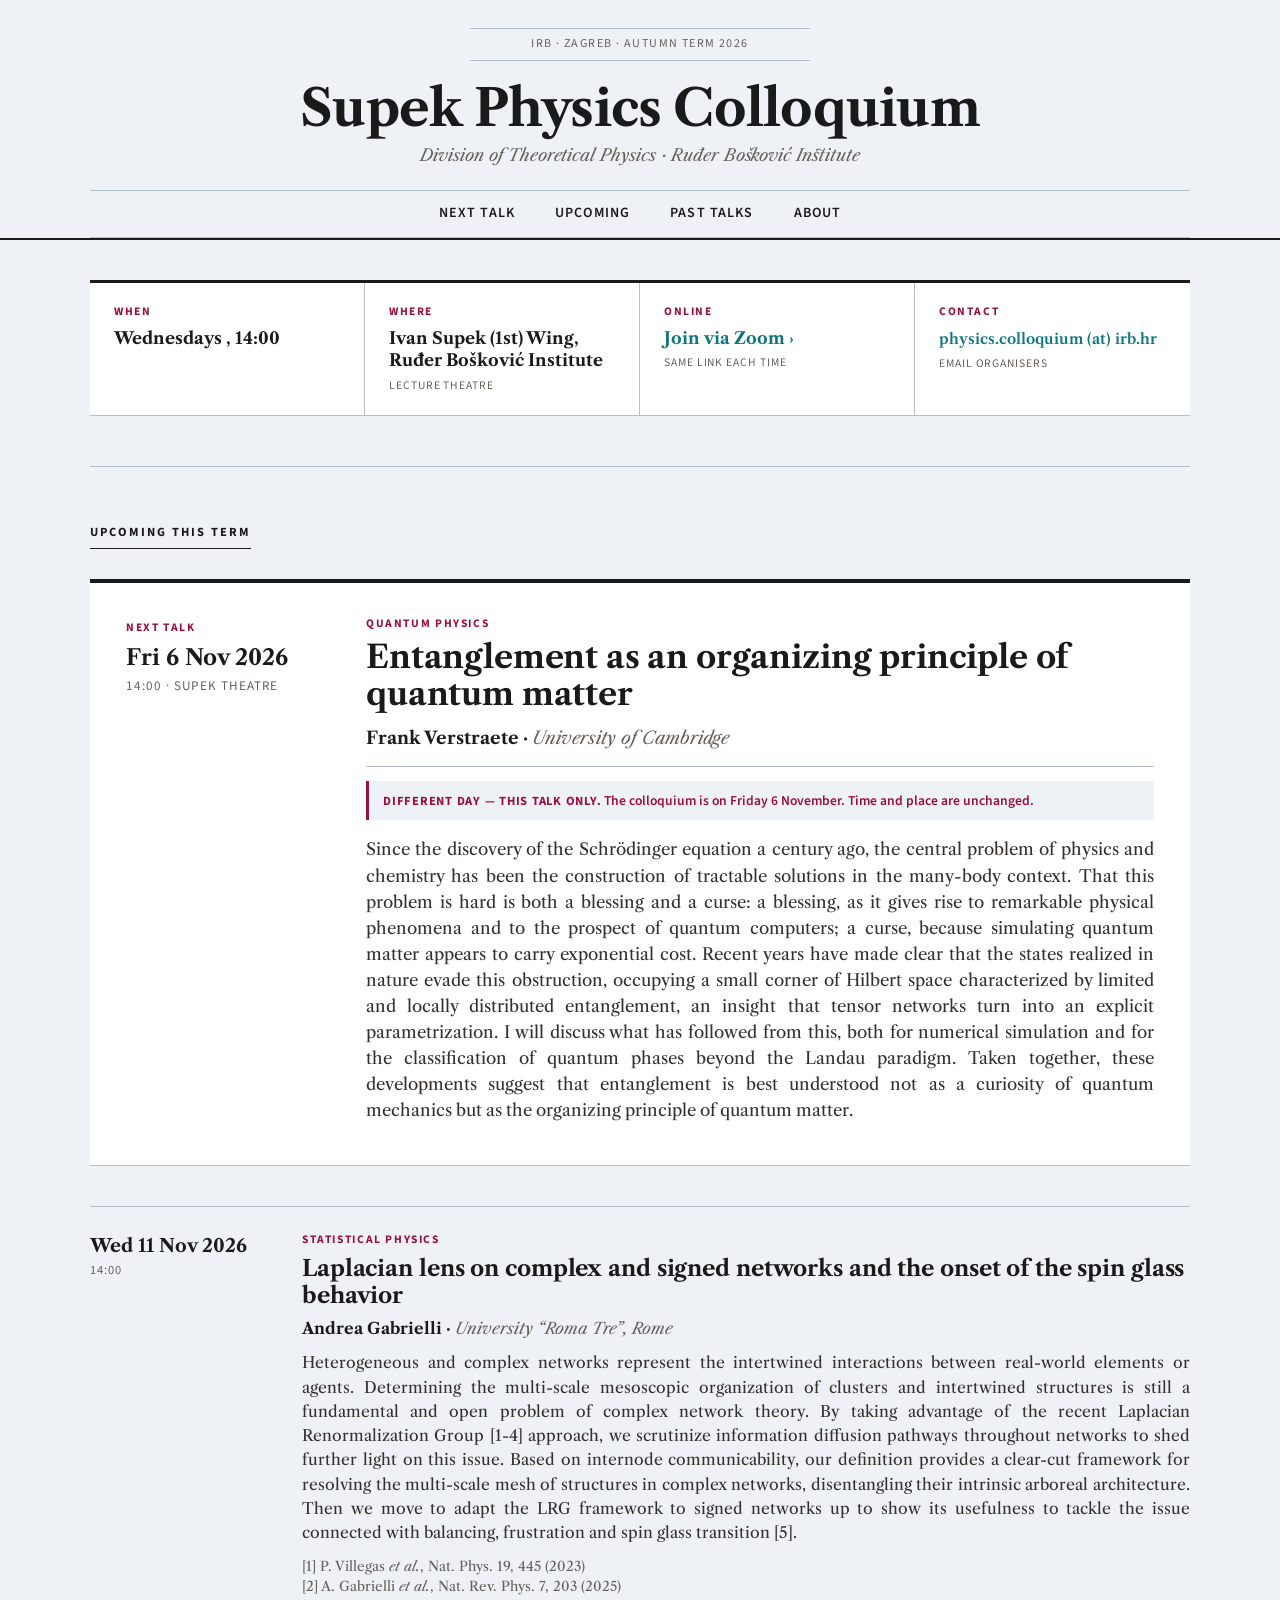
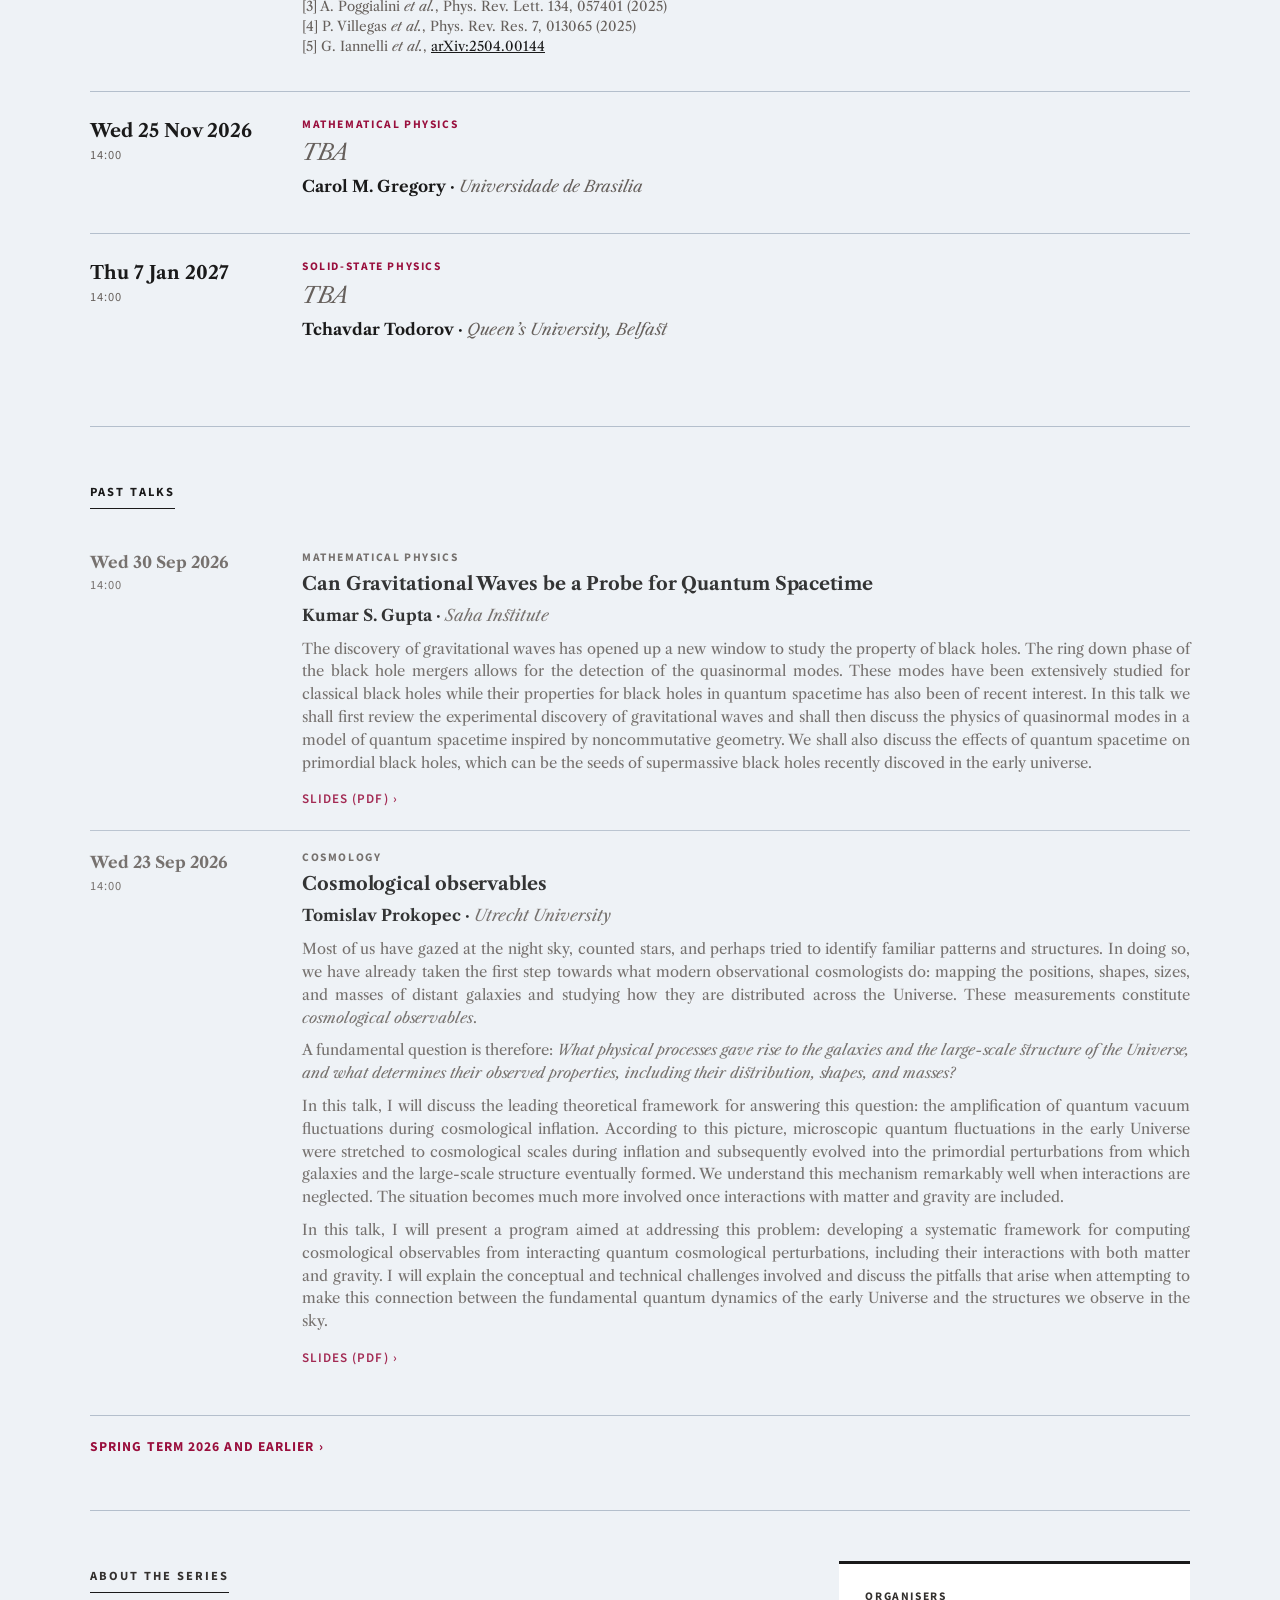
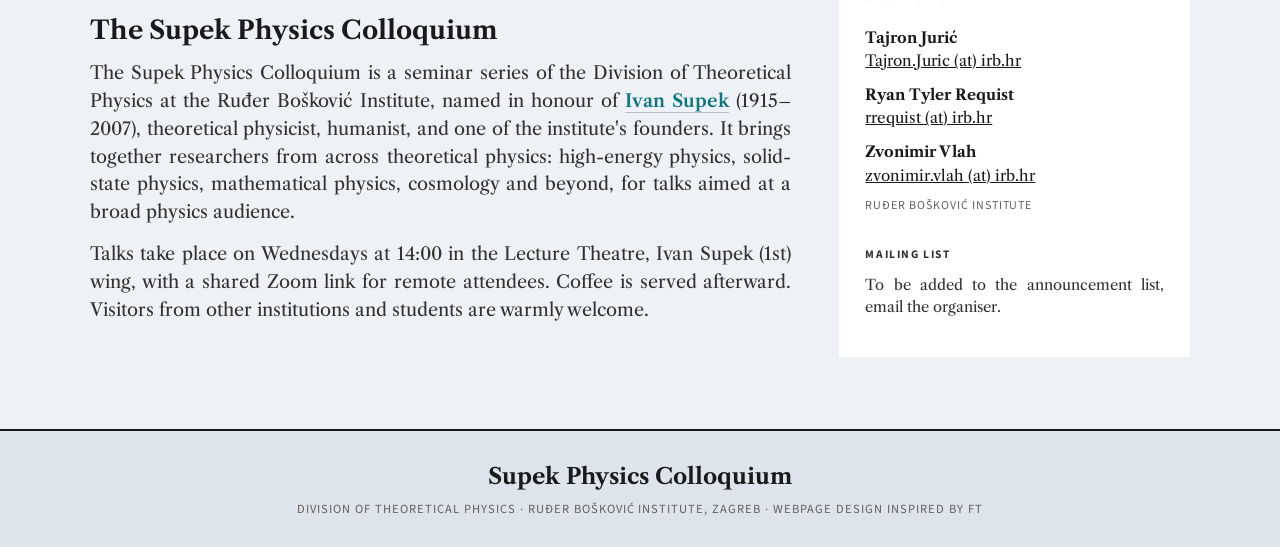
==== index.html @ c469ba43 "Archive Gupta, feature Verstraete, add Gabrielli abstract - Move Gupta to past talks with slides; ti" ====
<!DOCTYPE html>
<html lang="en">

<script data-goatcounter="https://zvlah.goatcounter.com/count"
        async src="//gc.zgo.at/count.js"></script>

<head>
  <meta charset="UTF-8">
  <meta name="viewport" content="width=device-width, initial-scale=1.0">
  <title>Supek Physics Colloquium | Ruđer Bošković Institute</title>
  <link rel="preconnect" href="https://fonts.googleapis.com">
  <link rel="preconnect" href="https://fonts.gstatic.com" crossorigin>
  <link href="https://fonts.googleapis.com/css2?family=Libre+Caslon+Text:ital,wght@0,400;0,700;1,400&family=Source+Sans+3:wght@400;600;700&display=swap" rel="stylesheet">
  <link rel="stylesheet" href="style.css">
</head>

<body>

  <!-- ===================================================
       MASTHEAD
       =================================================== -->
  <header class="site-header">
    <div class="container header-inner">
      <div class="masthead">
        <p class="dateline" id="dateline">IRB &middot; Zagreb &middot; Autumn Term 2026</p>
        <h1 class="site-title">Supek Physics Colloquium</h1>
        <p class="tagline">Division of Theoretical Physics &middot; Ruđer Bošković Institute</p>
      </div>
      <nav class="site-nav">
        <a href="#next">Next Talk</a>
        <a href="#upcoming">Upcoming</a>
        <a href="#archive">Past Talks</a>
        <a href="#about">About</a>
      </nav>
    </div>
  </header>

  <main class="container">

    <!-- ===================================================
         PRACTICAL INFO STRIP
         Fixed information that applies to every talk.
         Edit once here, not on every talk block.
         =================================================== -->
    <section class="info-strip">
      <div class="info-item">
        <p class="kicker">When</p>
      <p class="info-value"> Wednesdays , 14:00 </p>
      </div>
      <div class="info-item">
        <p class="kicker">Where</p>
        <p class="info-value">Ivan Supek (1st) Wing, <br>Ruđer Bošković Institute<br><span class="zoom-meta">Lecture Theatre</span></p>
      </div>
      <div class="info-item">
        <p class="kicker">Online</p>
        <p class="info-value"><a href="https://us06web.zoom.us/j/81356475933?pwd=hIJVRj8BGXz98BCMCZfz4Elhtbt2yo.1" class="zoom-link">Join via Zoom &rsaquo;</a><br><span class="zoom-meta">Same link each time</span></p>
      </div>
      <div class="info-item">
        <p class="kicker">Contact</p>
    <!--    <p class="info-value">Zvonimir Vlah<br><a href="mailto:zvonimir.vlah@irb.hr">zvonimir.vlah (at) irb.hr</a></p> -->
        <p class="info-value"><a href="mailto:physics.colloquium@irb.hr">physics.colloquium (at) irb.hr</a><br><span class="zoom-meta">Email organisers </span></p>
      </div>
    </section>

    <hr class="rule">

    <!-- ===================================================
         NEXT TALK / UPCOMING TALKS
         The first talk block in this section should carry
         the `featured` class — it renders as a big hero card.
         All others render as compact list rows.

         Only dates with a confirmed speaker appear here.
         Where the speaker is set but the title is not, the
         title and abstract carry `is-tba`, which greys them
         back while the speaker's name reads at full strength.

         To promote a new "next talk":
           1. Remove `featured` from the current next talk.
           2. Move that block into archive.html (top of the
              current term) and give it class `talk past`.
           3. Add `featured` to the new top block.
         =================================================== -->
    <section id="upcoming">
      <p class="section-label">Upcoming This Term</p>

      <!-- ============ NEXT TALK (featured) ============ -->
      <article class="talk featured" id="next">
        <div class="talk-date">
          <p class="kicker">Next Talk</p>
          <p class="date-big">Fri 6 Nov 2026</p>
          <p class="date-time">14:00 &middot; Supek Theatre</p>
        </div>
        <div class="talk-body">
          <p class="kicker">Quantum Physics</p>
          <h2 class="talk-title">Entanglement as an organizing principle of quantum matter</h2>
          <p class="talk-speaker">Frank Verstraete &middot; <span class="affiliation">University of Cambridge</span></p>
          <p class="talk-notice"><strong>Different day &mdash; this talk only.</strong> The colloquium is on
            Friday 6 November. Time and place are unchanged.</p>
          <p class="talk-abstract">Since the discovery of the Schrödinger equation a century ago, the central
            problem of physics and chemistry has been the construction of tractable solutions in the many-body
            context. That this problem is hard is both a blessing and a curse: a blessing, as it gives rise to
            remarkable physical phenomena and to the prospect of quantum computers; a curse, because simulating
            quantum matter appears to carry exponential cost. Recent years have made clear that the states
            realized in nature evade this obstruction, occupying a small corner of Hilbert space characterized
            by limited and locally distributed entanglement, an insight that tensor networks turn into an
            explicit parametrization. I will discuss what has followed from this, both for numerical simulation
            and for the classification of quantum phases beyond the Landau paradigm. Taken together, these
            developments suggest that entanglement is best understood not as a curiosity of quantum mechanics
            but as the organizing principle of quantum matter.</p>
          <p class="talk-links">
            <!-- Uncomment and fill when slides are available:
            <a class="slides-link" href="slides/supek_verstraete.pdf">Slides (PDF) &rsaquo;</a>
            -->
          </p>
        </div>
      </article>

      <!-- ============ CONFIRMED SPEAKERS, TITLES TO COME ============
           Only dates with a confirmed speaker are listed. Empty slots
           stay off the page until someone is booked into them.
           Replace the `TBA` title and drop `is-tba` from it once the
           speaker sends their details, then add the abstract as one or
           more <p class="talk-abstract"> paragraphs.
           ============================================================= -->

      <article class="talk">
        <div class="talk-date">
          <p class="date-big">Wed 11 Nov 2026</p>
          <p class="date-time">14:00</p>
        </div>
        <div class="talk-body">
          <p class="kicker">Statistical Physics</p>
          <h3 class="talk-title">Laplacian lens on complex and signed networks and the onset of the spin glass behavior</h3>
          <p class="talk-speaker">Andrea Gabrielli &middot; <span class="affiliation">University &ldquo;Roma Tre&rdquo;, Rome</span></p>
          <p class="talk-abstract">Heterogeneous and complex networks represent the intertwined interactions
            between real-world elements or agents. Determining the multi-scale mesoscopic organization of
            clusters and intertwined structures is still a fundamental and open problem of complex network
            theory. By taking advantage of the recent Laplacian Renormalization Group [1-4] approach, we
            scrutinize information diffusion pathways throughout networks to shed further light on this issue.
            Based on internode communicability, our definition provides a clear-cut framework for resolving the
            multi-scale mesh of structures in complex networks, disentangling their intrinsic arboreal
            architecture. Then we move to adapt the LRG framework to signed networks up to show its usefulness
            to tackle the issue connected with balancing, frustration and spin glass transition [5].</p>
          <p class="talk-abstract talk-refs">
            [1] P. Villegas <em>et al.</em>, Nat. Phys. 19, 445 (2023)<br>
            [2] A. Gabrielli <em>et al.</em>, Nat. Rev. Phys. 7, 203 (2025)<br>
            [3] A. Poggialini <em>et al.</em>, Phys. Rev. Lett. 134, 057401 (2025)<br>
            [4] P. Villegas <em>et al.</em>, Phys. Rev. Res. 7, 013065 (2025)<br>
            [5] G. Iannelli <em>et al.</em>, <a href="https://arxiv.org/abs/2504.00144">arXiv:2504.00144</a></p>
          <p class="talk-links"></p>
        </div>
      </article>

      <article class="talk">
        <div class="talk-date">
          <p class="date-big">Wed 25 Nov 2026</p>
          <p class="date-time">14:00</p>
        </div>
        <div class="talk-body">
          <p class="kicker">Mathematical Physics</p>
          <h3 class="talk-title is-tba">TBA</h3>
          <p class="talk-speaker">Carol M. Gregory &middot; <span class="affiliation">Universidade de Brasilia</span></p>
          <p class="talk-links"></p>
        </div>
      </article>

      <article class="talk">
        <div class="talk-date">
          <p class="date-big">Thu 7 Jan 2027</p>
          <p class="date-time">14:00</p>
        </div>
        <div class="talk-body">
          <p class="kicker">Solid-State Physics</p>
          <h3 class="talk-title is-tba">TBA</h3>
          <p class="talk-speaker">Tchavdar Todorov &middot; <span class="affiliation">Queen’s University, Belfast</span></p>
          <p class="talk-links"></p>
        </div>
      </article>

      <!-- ========= TEMPLATE: COPY THIS BLOCK TO ADD A NEW TALK =========
      <article class="talk">
        <div class="talk-date">
          <p class="date-big">Wed DD Mon YYYY</p>
          <p class="date-time">14:00</p>
        </div>
        <div class="talk-body">
          <p class="kicker">Field / Topic</p>
          <h3 class="talk-title">Talk title goes here</h3>
          <p class="talk-speaker">Speaker Name &middot; <span class="affiliation">Institution</span></p>
          <p class="talk-abstract">Abstract paragraph.</p>
          <p class="talk-links">
            <a class="slides-link" href="slides/supek_name.pdf">Slides (PDF) &rsaquo;</a>
          </p>
        </div>
      </article>
      =================================================================== -->

    </section>

    <hr class="rule">

    <!-- ===================================================
         PAST TALKS — CURRENT TERM
         Talks already held this term, most recent first.

         AFTER EACH TALK:
           1. Cut its <article> block out of #upcoming above.
           2. Paste it at the TOP of this section, just below
              the BEGIN-CURRENT-TERM marker.
           3. Change class="talk" to class="talk past", and
              drop the "Next Talk"
              kicker if it was the featured hero.
           4. Add the slides link once you have the PDF.
           5. Promote the following slot to `featured`.

         AT THE END OF TERM:
           Move everything between the markers into
           archive.html under a new <section class="term">,
           leaving this section empty until the first talk
           of the new term.
         =================================================== -->
    <section id="archive">
      <p class="section-label">Past Talks</p>

      <!-- ============ BEGIN-CURRENT-TERM ============ -->

      <article class="talk past">
        <div class="talk-date">
          <p class="date-big">Wed 30 Sep 2026</p>
          <p class="date-time">14:00</p>
        </div>
        <div class="talk-body">
          <p class="kicker">Mathematical Physics</p>
          <h3 class="talk-title">Can Gravitational Waves be a Probe for Quantum Spacetime</h3>
          <p class="talk-speaker">Kumar S. Gupta &middot; <span class="affiliation">Saha Institute</span></p>
          <p class="talk-abstract">The discovery of gravitational waves has opened up a new window to study
            the property of black holes. The ring down phase of the black hole mergers allows for the detection
            of the quasinormal modes. These modes have been extensively studied for classical black holes while
            their properties for black holes in quantum spacetime has also been of recent interest. In this talk
            we shall first review the experimental discovery of gravitational waves and shall then discuss the
            physics of quasinormal modes in a model of quantum spacetime inspired by noncommutative geometry.
            We shall also discuss the effects of quantum spacetime on primordial black holes, which can be the
            seeds of supermassive black holes recently discoved in the early universe.</p>
          <p class="talk-links">
            <a class="slides-link" href="slides/supek_gupta.pdf">Slides (PDF) &rsaquo;</a>
          </p>
        </div>
      </article>

      <article class="talk past">
        <div class="talk-date">
          <p class="date-big">Wed 23 Sep 2026</p>
          <p class="date-time">14:00</p>
        </div>
        <div class="talk-body">
          <p class="kicker">Cosmology</p>
          <h3 class="talk-title">Cosmological observables</h3>
          <p class="talk-speaker">Tomislav Prokopec &middot; <span class="affiliation">Utrecht University</span></p>
          <p class="talk-abstract">Most of us have gazed at the night sky, counted stars, and perhaps tried to
            identify familiar patterns and structures. In doing so, we have already taken the first step towards
            what modern observational cosmologists do: mapping the positions, shapes, sizes, and masses of distant
            galaxies and studying how they are distributed across the Universe. These measurements constitute
            <em>cosmological observables</em>.</p>
          <p class="talk-abstract">A fundamental question is therefore: <em>What physical processes gave rise to
            the galaxies and the large-scale structure of the Universe, and what determines their observed
            properties, including their distribution, shapes, and masses?</em></p>
          <p class="talk-abstract">In this talk, I will discuss the leading theoretical framework for answering
            this question: the amplification of quantum vacuum fluctuations during cosmological inflation.
            According to this picture, microscopic quantum fluctuations in the early Universe were stretched to
            cosmological scales during inflation and subsequently evolved into the primordial perturbations from
            which galaxies and the large-scale structure eventually formed. We understand this mechanism remarkably
            well when interactions are neglected. The situation becomes much more involved once interactions with
            matter and gravity are included.</p>
          <p class="talk-abstract">In this talk, I will present a program aimed at addressing this problem:
            developing a systematic framework for computing cosmological observables from interacting quantum
            cosmological perturbations, including their interactions with both matter and gravity. I will explain
            the conceptual and technical challenges involved and discuss the pitfalls that arise when attempting
            to make this connection between the fundamental quantum dynamics of the early Universe and the
            structures we observe in the sky.</p>
          <p class="talk-links">
            <a class="slides-link" href="slides/supek_prokopec.pdf">Slides (PDF) &rsaquo;</a>
          </p>
        </div>
      </article>

      <!-- ============ END-CURRENT-TERM ============ -->

      <p class="archive-cta"><a href="archive.html">Spring Term 2026 and earlier &rsaquo;</a></p>
    </section>

    <hr class="rule">

    <!-- ===================================================
         ABOUT
         =================================================== -->
    <section id="about" class="about">
      <div>
        <p class="section-label">About the Series</p>
        <h3 class="col-title">The Supek Physics Colloquium</h3>
        <p>The Supek Physics Colloquium is a seminar series of the Division of Theoretical Physics at the Ruđer Bošković Institute, named in honour of <a href="https://en.wikipedia.org/wiki/Ivan_Supek">Ivan Supek</a> (1915–2007), theoretical physicist, humanist, and one of the institute's founders. It brings together researchers from across theoretical physics: high-energy physics, solid-state physics, mathematical physics, cosmology and beyond, for talks aimed at a broad physics audience.</p>
        <p>Talks take place on Wednesdays at 14:00 in the Lecture Theatre, Ivan Supek (1st) wing, with a shared Zoom link for remote attendees. Coffee is served afterward. Visitors from other institutions and students are warmly welcome.</p>
      </div>
      <aside class="about-aside">
        <p class="kicker">Organisers</p>
        <ul class="plain-list">
          <li>
            <strong>Tajron Jurić</strong><br><a href="mailto:Tajron.Juric@irb.hr">Tajron.Juric (at) irb.hr</a>
            <span style="display: block; margin-top: 10px;">
              <strong>Ryan Tyler Requist</strong><br><a href="mailto:rrequist@irb.hr">rrequist (at) irb.hr</a>
            </span>
            <span style="display: block; margin-top: 10px;">
              <strong>Zvonimir Vlah</strong><br><a href="mailto:zvonimir.vlah@irb.hr">zvonimir.vlah (at) irb.hr</a>
            </span>
            <span class="meta" style="display: block; margin-top: 10px;">Ruđer Bošković Institute</span>
          </li>
<!--          <li><strong>Ryan Tyler Requist</strong><br><a href="mailto:rrequist@@irb.hr">rrequist (at) irb.hr</a><br><span class="meta">Ruđer Bošković Institute</span></li> -->
<!--          <li><strong>Cornelius Rampf</strong><br><span class="meta">Ruđer Bošković Institute</span></li> -->
        </ul>
        <p class="kicker" style="margin-top:20px;">Mailing List</p>
        <p class="about-meta">To be added to the announcement list, email the organiser.</p>
      </aside>
    </section>

  </main>

  <footer class="site-footer">
    <div class="container footer-inner">
      <p class="footer-title">Supek Physics Colloquium</p>
      <p class="footer-meta">Division of Theoretical Physics &middot; Ruđer Bošković Institute, Zagreb &middot; Webpage design inspired by FT</p>
        </div>
  </footer>

</body>

</html>
---- style.css ----
/* =====================================================
   Supek Theory Colloquium
   Shares visual DNA with zvonimir.vlah personal site
   (same fonts, same palette), but layout is tuned for
   event listings rather than editorial prose.
   ===================================================== */

:root {
/* Cool blue-grey (Washington Post, Bloomberg-ish) */
  --ft-pink:      #EEF2F6;
  --ft-pink-deep: #DDE4EC;
  --ft-rule:      #B4BFCC;
  --ft-white:     #FFFFFF; 

/*  --ft-pink:      #FFF1E5;
  --ft-pink-deep: #F2DFCE;
  --ft-rule:      #C7B8A8;
  --ft-white:     #FFFCF7; */
  --ft-ink:       #1A1A1A;
  --ft-ink-soft:  #33302E;
  --ft-muted:     #66605C;
  --ft-accent:    #990F3D;
  --ft-link:      #0D7680;

  --serif: 'Libre Caslon Text', Georgia, 'Times New Roman', serif;
  --sans:  'Source Sans 3', -apple-system, BlinkMacSystemFont, 'Helvetica Neue', Arial, sans-serif;
}

* { box-sizing: border-box; }
html { -webkit-text-size-adjust: 100%; }

body {
  margin: 0;
  font-family: var(--serif);
  background-color: var(--ft-pink);
  color: var(--ft-ink);
  line-height: 1.55;
  font-size: 18px;
  -webkit-font-smoothing: antialiased;
  -moz-osx-font-smoothing: grayscale;
}

.container {
  width: 92%;
  max-width: 1100px;
  margin: 0 auto;
}

a { color: var(--ft-ink); }
a:hover { color: var(--ft-accent); }

/* =====================================================
   Masthead (matches personal site)
   ===================================================== */

.site-header {
  background-color: var(--ft-pink);
  border-bottom: 2px solid var(--ft-ink);
  padding: 28px 0 0;
}

.header-inner { text-align: center; }

.dateline {
  font-family: var(--sans);
  font-size: 0.75rem;
  text-transform: uppercase;
  letter-spacing: 0.12em;
  color: var(--ft-muted);
  margin: 0 0 10px;
  border-top: 1px solid var(--ft-rule);
  border-bottom: 1px solid var(--ft-rule);
  padding: 6px 0;
  display: inline-block;
  min-width: 340px;
}

.site-title {
  font-family: var(--serif);
  font-weight: 700;
  font-size: 3.2rem;
  line-height: 1.2;
  margin: 6px 0 4px;
  letter-spacing: -0.015em;
  color: var(--ft-ink);
}

.tagline {
  font-family: var(--serif);
  font-style: italic;
  font-size: 1.05rem;
  color: var(--ft-muted);
  margin: 0 0 22px;
}

.site-nav {
  border-top: 1px solid var(--ft-rule);
  border-bottom: 1px solid var(--ft-rule);
  padding: 12px 0;
  font-family: var(--sans);
  font-weight: 600;
  font-size: 0.88rem;
  text-transform: uppercase;
  letter-spacing: 0.08em;
}

.site-nav a {
  text-decoration: none;
  color: var(--ft-ink);
  margin: 0 18px;
}

.site-nav a:hover { color: var(--ft-accent); }

/* =====================================================
   Shared editorial elements
   ===================================================== */

.kicker {
  font-family: var(--sans);
  font-size: 0.72rem;
  font-weight: 700;
  text-transform: uppercase;
  letter-spacing: 0.14em;
  color: var(--ft-accent);
  margin: 0 0 8px;
}

.section-label {
  font-family: var(--sans);
  font-size: 0.78rem;
  font-weight: 700;
  text-transform: uppercase;
  letter-spacing: 0.16em;
  color: var(--ft-ink);
  margin: 0 0 22px;
  padding-bottom: 6px;
  border-bottom: 1px solid var(--ft-ink);
  display: inline-block;
}

hr.rule {
  border: none;
  border-top: 1px solid var(--ft-rule);
  margin: 50px 0;
}

.col-title {
  font-family: var(--serif);
  font-size: 1.6rem;
  font-weight: 700;
  margin: 8px 0 14px;
  line-height: 1.2;
}

/* =====================================================
   Practical info strip — fixed details (time/place/zoom)
   ===================================================== */

.info-strip {
  display: grid;
  grid-template-columns: repeat(4, 1fr);
  gap: 0;
  margin-top: 40px;
  background-color: var(--ft-white);
  border-top: 3px solid var(--ft-ink);
  border-bottom: 1px solid var(--ft-rule);
}

.info-item {
  padding: 20px 24px;
  border-right: 1px solid var(--ft-rule);
}

.info-item:last-child { border-right: none; }

.info-item .kicker { margin-bottom: 6px; }

.info-value {
  font-family: var(--serif);
  font-size: 1.05rem;
  font-weight: 700;
  line-height: 1.35;
  color: var(--ft-ink);
  margin: 0;
}

.zoom-link {
  color: var(--ft-link);
  text-decoration: none;
  font-weight: 700;
}

.zoom-link:hover { text-decoration: underline; }

.zoom-meta {
  display: inline-block;
  margin-top: 2px;
  font-family: var(--sans);
  font-size: 0.72rem;
  font-weight: 400;
  text-transform: uppercase;
  letter-spacing: 0.08em;
  color: var(--ft-muted);
}

.info-item a[href^="mailto:"] {
  color: var(--ft-link);
  text-decoration: none;
  font-weight: 600;
  font-size: 0.92rem;
}

.info-item a[href^="mailto:"]:hover { text-decoration: underline; }

/* =====================================================
   Talk blocks — the heart of the page
   Shared base, then .featured and .past variants.
   ===================================================== */

.talk {
  display: grid;
  grid-template-columns: 180px 1fr;
  gap: 32px;
  padding: 24px 0;
  border-top: 1px solid var(--ft-rule);
}

.talk:first-of-type { border-top: none; padding-top: 8px; }

/* Date column */
.talk-date { padding-top: 4px; }

.talk-date .kicker { margin-bottom: 8px; }

.date-big {
  font-family: var(--serif);
  font-size: 1.15rem;
  font-weight: 700;
  line-height: 1.2;
  margin: 0 0 4px;
  color: var(--ft-ink);
}

.date-time {
  font-family: var(--sans);
  font-size: 0.78rem;
  text-transform: uppercase;
  letter-spacing: 0.08em;
  color: var(--ft-muted);
  margin: 0;
}

/* Body column */
.talk-body .kicker { margin-bottom: 6px; }

.talk-title {
  font-family: var(--serif);
  font-size: 1.4rem;
  font-weight: 700;
  line-height: 1.2;
  margin: 0 0 8px;
  letter-spacing: -0.005em;
  color: var(--ft-ink);
}

.talk-speaker {
  font-family: var(--serif);
  font-size: 1rem;
  font-weight: 700;
  margin: 0 0 10px;
  color: var(--ft-ink);
}

.talk-speaker .affiliation {
  font-weight: 400;
  font-style: italic;
  color: var(--ft-muted);
}

.talk-abstract {
  margin: 0 0 10px;
  color: var(--ft-ink-soft);
  font-size: 0.98rem;
  line-height: 1.55;
  text-align: justify;
}

/* A reference list sent along with an abstract. Left-aligned and a
   step smaller than the abstract, so it reads as apparatus, not prose. */
.talk-abstract.talk-refs {
  font-size: 0.84rem;
  line-height: 1.5;
  text-align: left;
  color: var(--ft-muted);
}

.talk-links { margin: 6px 0 0; }

.talk-links:empty { display: none; }

.slides-link {
  display: inline-block;
  font-family: var(--sans);
  font-size: 0.82rem;
  font-weight: 600;
  text-transform: uppercase;
  letter-spacing: 0.08em;
  color: var(--ft-accent);
  text-decoration: none;
  margin-right: 18px;
}

.slides-link:hover { text-decoration: underline; }

/* -----------------------------------------------------
   .featured — the "next talk" hero
   ----------------------------------------------------- */

.talk.featured {
  background-color: var(--ft-white);
  padding: 32px 36px;
  margin: 8px 0 40px;
  border: none;
  border-top: 4px solid var(--ft-ink);
  border-bottom: 1px solid var(--ft-rule);
  grid-template-columns: 200px 1fr;
  gap: 40px;
}

.talk.featured .date-big {
  font-size: 1.38rem;
  line-height: 1.15;
}

.talk.featured .date-time {
  font-size: 0.82rem;
  margin-top: 6px;
}

.talk.featured .talk-title {
  font-size: 2rem;
  line-height: 1.15;
  margin-bottom: 12px;
}

.talk.featured .talk-speaker {
  font-size: 1.1rem;
  margin-bottom: 14px;
  padding-bottom: 14px;
  border-bottom: 1px solid var(--ft-rule);
}

.talk.featured .talk-abstract {
  font-size: 1.05rem;
  line-height: 1.55;
}

/* -----------------------------------------------------
   .past — archived talks, de-emphasized
   ----------------------------------------------------- */

.talk.past {
  padding: 18px 0;
  opacity: 0.88;
}

.talk.past .talk-title {
  font-size: 1.15rem;
}

.talk.past .talk-abstract {
  font-size: 0.92rem;
  color: var(--ft-muted);
}

.talk.past .date-big {
  font-size: 1rem;
  color: var(--ft-muted);
}

.talk.past .kicker { color: var(--ft-muted); }

/* =====================================================
   About section
   ===================================================== */

.about {
  display: grid;
  grid-template-columns: 2fr 1fr;
  gap: 48px;
}

.about p {
  margin: 0 0 14px;
  color: var(--ft-ink-soft);
  text-align: justify;
}

.about p a {
  color: var(--ft-link);
  text-decoration: none;
  border-bottom: 1px solid var(--ft-rule);
  font-weight: 600;
}

.about p a:hover {
  color: var(--ft-accent);
  border-bottom-color: var(--ft-accent);
}

.about .col-title { margin-top: 8px; }

.about-aside {
  background-color: var(--ft-white);
  padding: 24px 26px;
  border-top: 3px solid var(--ft-ink);
  align-self: start;
}

.about-aside .kicker { margin-bottom: 10px; }

.about-aside .plain-list {
  list-style: none;
  padding: 0;
  margin: 0;
}

.about-aside .plain-list li {
  padding: 10px 0;
  border-bottom: 1px dotted var(--ft-rule);
  font-size: 0.95rem;
}

.about-aside .plain-list li:last-child { border-bottom: none; }

.about-aside .meta {
  font-family: var(--sans);
  font-size: 0.75rem;
  text-transform: uppercase;
  letter-spacing: 0.08em;
  color: var(--ft-muted);
}

.about-meta {
  font-size: 0.92rem;
  color: var(--ft-ink-soft);
  margin: 0;
}

/* =====================================================
   Footer
   ===================================================== */

.site-footer {
  background-color: var(--ft-pink-deep);
  border-top: 2px solid var(--ft-ink);
  margin-top: 72px;
  padding: 28px 0;
  text-align: center;
}

.footer-title {
  font-family: var(--serif);
  font-weight: 700;
  font-size: 1.4rem;
  margin: 0 0 6px;
}

.footer-meta {
  font-family: var(--sans);
  font-size: 0.78rem;
  text-transform: uppercase;
  letter-spacing: 0.08em;
  color: var(--ft-muted);
  margin: 0;
}

/* -----------------------------------------------------
   .talk-notice — a one-off exception for a single talk
   (room change, unusual time). Deliberately loud: it has
   to beat the standing details in the info strip above.
   Delete the element once the talk has passed.
   ----------------------------------------------------- */

.talk-notice {
  font-family: var(--sans);
  font-size: 0.85rem;
  font-weight: 600;
  line-height: 1.45;
  color: var(--ft-accent);
  background-color: var(--ft-pink);
  border-left: 3px solid var(--ft-accent);
  padding: 10px 14px;
  margin: 0 0 16px;
}

.talk-notice strong {
  font-weight: 700;
  text-transform: uppercase;
  letter-spacing: 0.06em;
  font-size: 0.92em;
}

/* -----------------------------------------------------
   .is-tba — sits on the individual parts of a talk that
   are not settled yet, rather than on the whole block, so
   a confirmed speaker still reads at full strength next to
   a title that has yet to arrive.
   ----------------------------------------------------- */

.talk-title.is-tba {
  color: var(--ft-muted);
  font-weight: 400;
  font-style: italic;
}

/* =====================================================
   Past talks on the front page — current term only.
   Talks move up from #upcoming into #archive as they
   happen; at the end of term the whole set moves out
   into archive.html and the empty state returns.
   ===================================================== */

/* Link out to completed terms. The separating rule only appears
   once talks sit above it, so an empty section does not show a
   stray line directly under the section label. */
.archive-cta {
  margin: 26px 0 0;
}

.talk + .archive-cta {
  padding-top: 16px;
  border-top: 1px solid var(--ft-rule);
}

.archive-cta a {
  font-family: var(--sans);
  font-size: 0.85rem;
  font-weight: 700;
  text-transform: uppercase;
  letter-spacing: 0.08em;
  color: var(--ft-accent);
  text-decoration: none;
}

.archive-cta a:hover {
  color: var(--ft-ink);
  text-decoration: underline;
}

/* =====================================================
   Archive page — intro, term groupings, back link
   ===================================================== */

.site-nav a.is-current {
  color: var(--ft-accent);
  border-bottom: 2px solid var(--ft-accent);
  padding-bottom: 2px;
}

.archive-intro {
  margin-top: 40px;
  margin-bottom: 44px;
}

.archive-intro .section-label { margin-bottom: 0; }

.term { margin-bottom: 8px; }

.term + .term { margin-top: 54px; }

.term-head {
  margin-bottom: 20px;
  padding-bottom: 8px;
  border-bottom: 2px solid var(--ft-ink);
}

.term-title {
  font-family: var(--serif);
  font-size: 1.75rem;
  font-weight: 700;
  line-height: 1.2;
  margin: 0 0 4px;
  color: var(--ft-ink);
}

.term-meta {
  font-family: var(--sans);
  font-size: 0.75rem;
  font-weight: 600;
  text-transform: uppercase;
  letter-spacing: 0.1em;
  color: var(--ft-muted);
  margin: 0;
}

/* The first talk in each term sits under its own heading rule,
   so it does not need a second border above it. */
.term .talk:first-of-type { border-top: none; padding-top: 8px; }

.back-link {
  font-family: var(--sans);
  font-size: 0.85rem;
  font-weight: 600;
  text-transform: uppercase;
  letter-spacing: 0.08em;
  margin: 0;
}

.back-link a {
  color: var(--ft-accent);
  text-decoration: none;
}

.back-link a:hover { text-decoration: underline; }

/* =====================================================
   Responsive
   ===================================================== */

@media (max-width: 900px) {
  .site-title { font-size: 2.8rem; }

  .info-strip {
    grid-template-columns: 1fr 1fr;
  }

  .info-item {
    border-right: none;
    border-bottom: 1px solid var(--ft-rule);
  }

  .info-item:nth-child(odd) { border-right: 1px solid var(--ft-rule); }
  .info-item:nth-last-child(-n+2) { border-bottom: none; }

  .talk {
    grid-template-columns: 140px 1fr;
    gap: 24px;
  }

  .talk.featured {
    grid-template-columns: 1fr;
    gap: 18px;
    padding: 26px 28px;
  }

  .talk.featured .talk-title { font-size: 1.6rem; }

  .about {
    grid-template-columns: 1fr;
    gap: 32px;
  }

  .term-title { font-size: 1.5rem; }
}

@media (max-width: 600px) {
  body { font-size: 17px; }

  .site-title { font-size: 2.1rem; }
  .tagline { font-size: 0.95rem; }
  .dateline { min-width: 0; font-size: 0.68rem; }

  .site-nav { padding: 10px 0; font-size: 0.78rem; }
  .site-nav a { margin: 0 8px; display: inline-block; padding: 4px 0; }

  .info-strip { grid-template-columns: 1fr; }
  .info-item { border-right: none !important; border-bottom: 1px solid var(--ft-rule); }
  .info-item:last-child { border-bottom: none; }

  .talk {
    grid-template-columns: 1fr;
    gap: 10px;
  }

  .talk-date {
    display: flex;
    align-items: baseline;
    gap: 12px;
  }

  .talk-date .kicker { margin: 0; }
  .date-big { font-size: 1.0rem; }
  .date-time { font-size: 0.72rem; }

  .talk.featured { padding: 22px 20px; }
  .talk-notice { font-size: 0.8rem; padding: 9px 12px; }
  .talk-abstract.talk-refs { font-size: 0.80rem; }   /* keeps each reference on one line at 375px */
  .talk.featured .talk-title { font-size: 1.4rem; }
  .talk.featured .talk-speaker { font-size: 1rem; }

  hr.rule { margin: 36px 0; }

  .term-title { font-size: 1.3rem; }
  .term + .term { margin-top: 40px; }
}
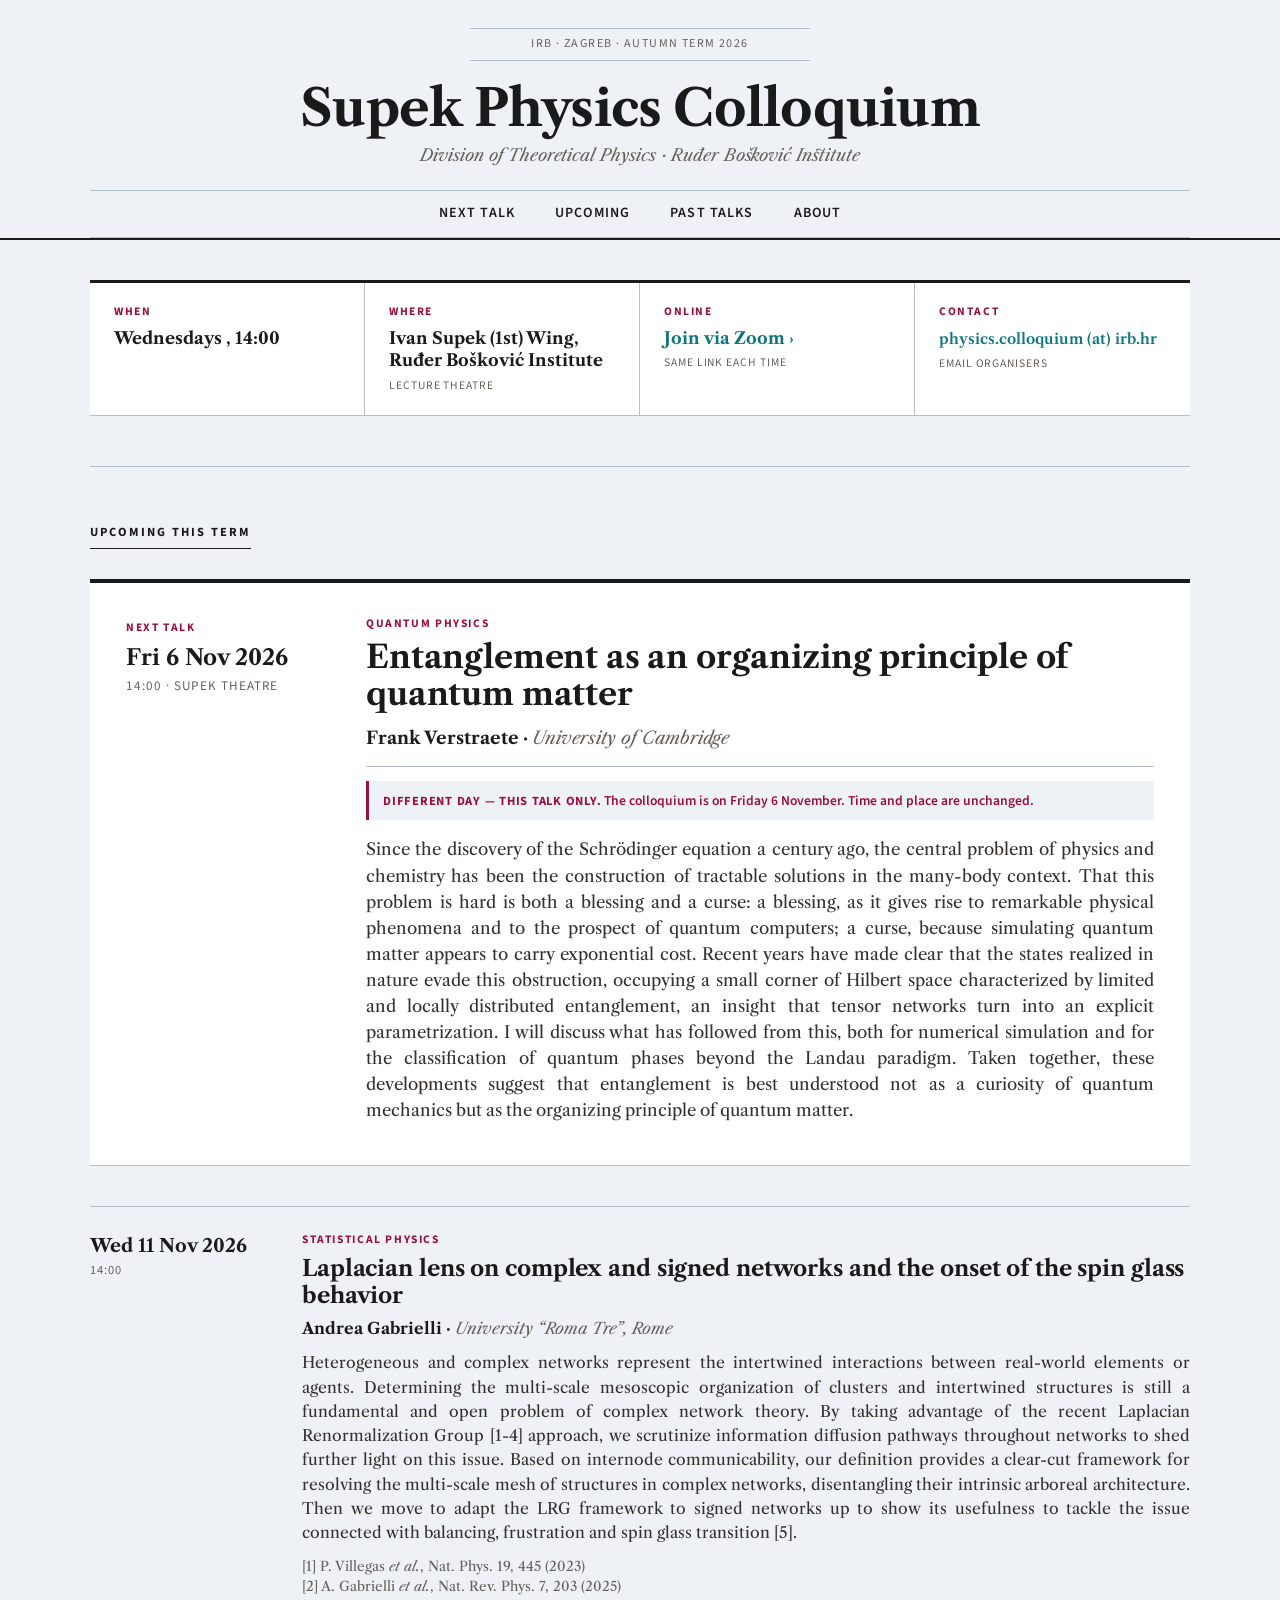
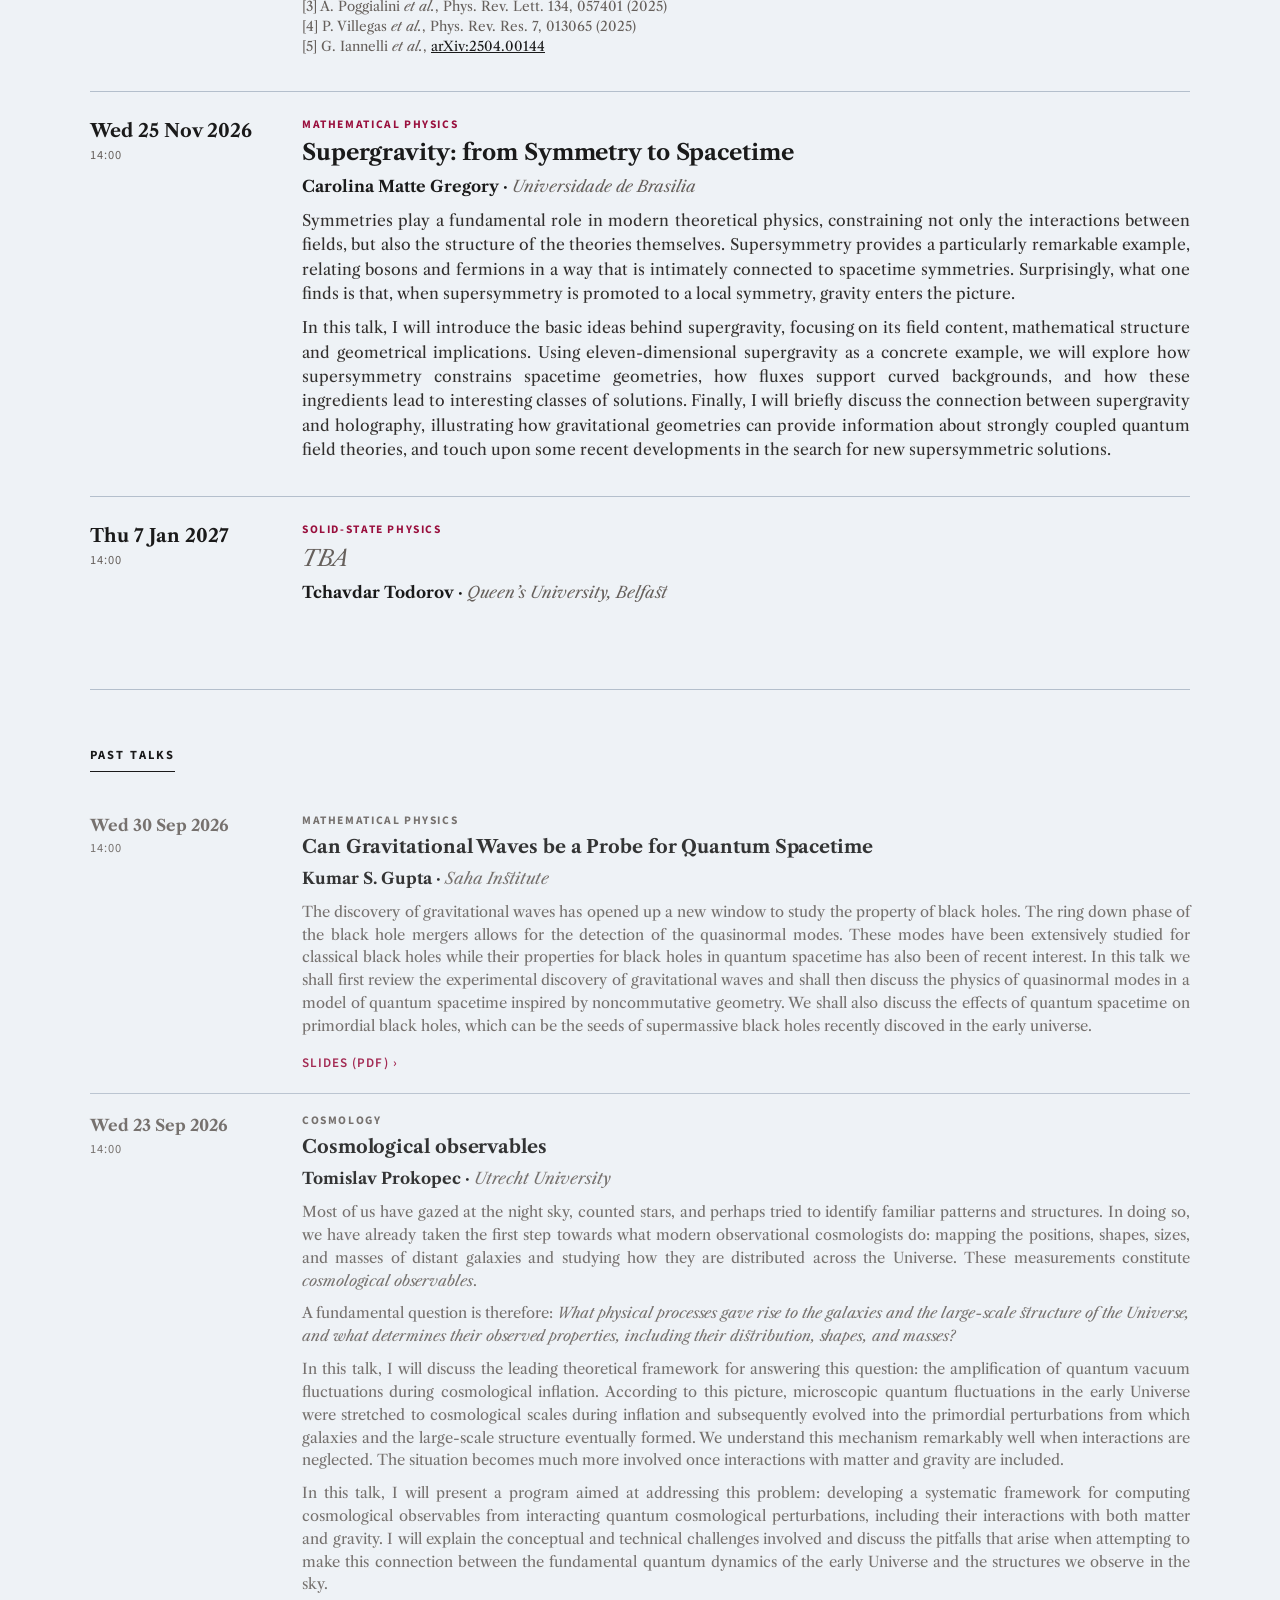
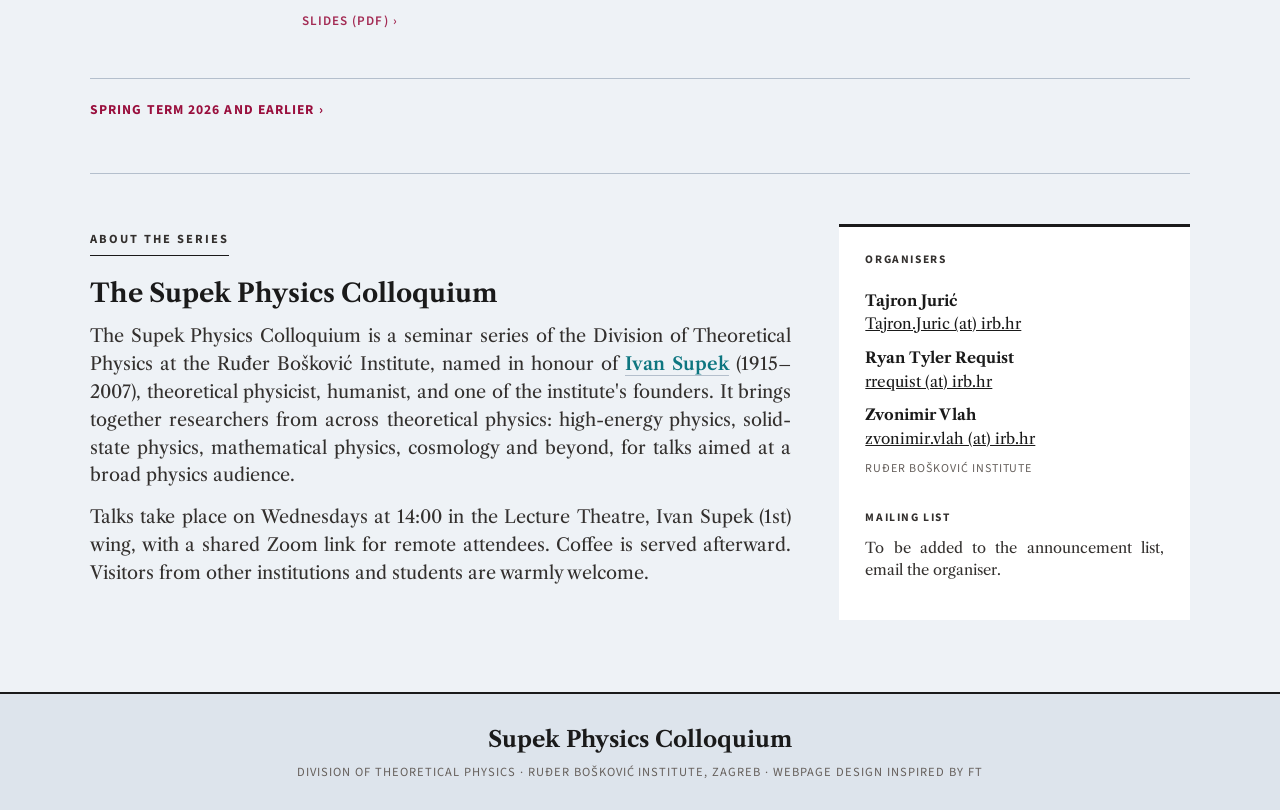
==== commit fee1819c: "Add Gregory's title and abstract Use her full name, Carolina Matte Gregory, for the 25 Nov talk.  Co" ====
--- a/index.html
+++ b/index.html
@@ -159,8 +159,10 @@
         </div>
         <div class="talk-body">
           <p class="kicker">Mathematical Physics</p>
-          <h3 class="talk-title is-tba">TBA</h3>
-          <p class="talk-speaker">Carol M. Gregory &middot; <span class="affiliation">Universidade de Brasilia</span></p>
+          <h3 class="talk-title">Supergravity: from Symmetry to Spacetime</h3>
+          <p class="talk-speaker">Carolina Matte Gregory &middot; <span class="affiliation">Universidade de Brasilia</span></p>
+          <p class="talk-abstract">Symmetries play a fundamental role in modern theoretical physics, constraining not only the interactions between fields, but also the structure of the theories themselves. Supersymmetry provides a particularly remarkable example, relating bosons and fermions in a way that is intimately connected to spacetime symmetries. Surprisingly, what one finds is that, when supersymmetry is promoted to a local symmetry, gravity enters the picture.</p>
+          <p class="talk-abstract">In this talk, I will introduce the basic ideas behind supergravity, focusing on its field content, mathematical structure and geometrical implications. Using eleven-dimensional supergravity as a concrete example, we will explore how supersymmetry constrains spacetime geometries, how fluxes support curved backgrounds, and how these ingredients lead to interesting classes of solutions. Finally, I will briefly discuss the connection between supergravity and holography, illustrating how gravitational geometries can provide information about strongly coupled quantum field theories, and touch upon some recent developments in the search for new supersymmetric solutions.</p>
           <p class="talk-links"></p>
         </div>
       </article>
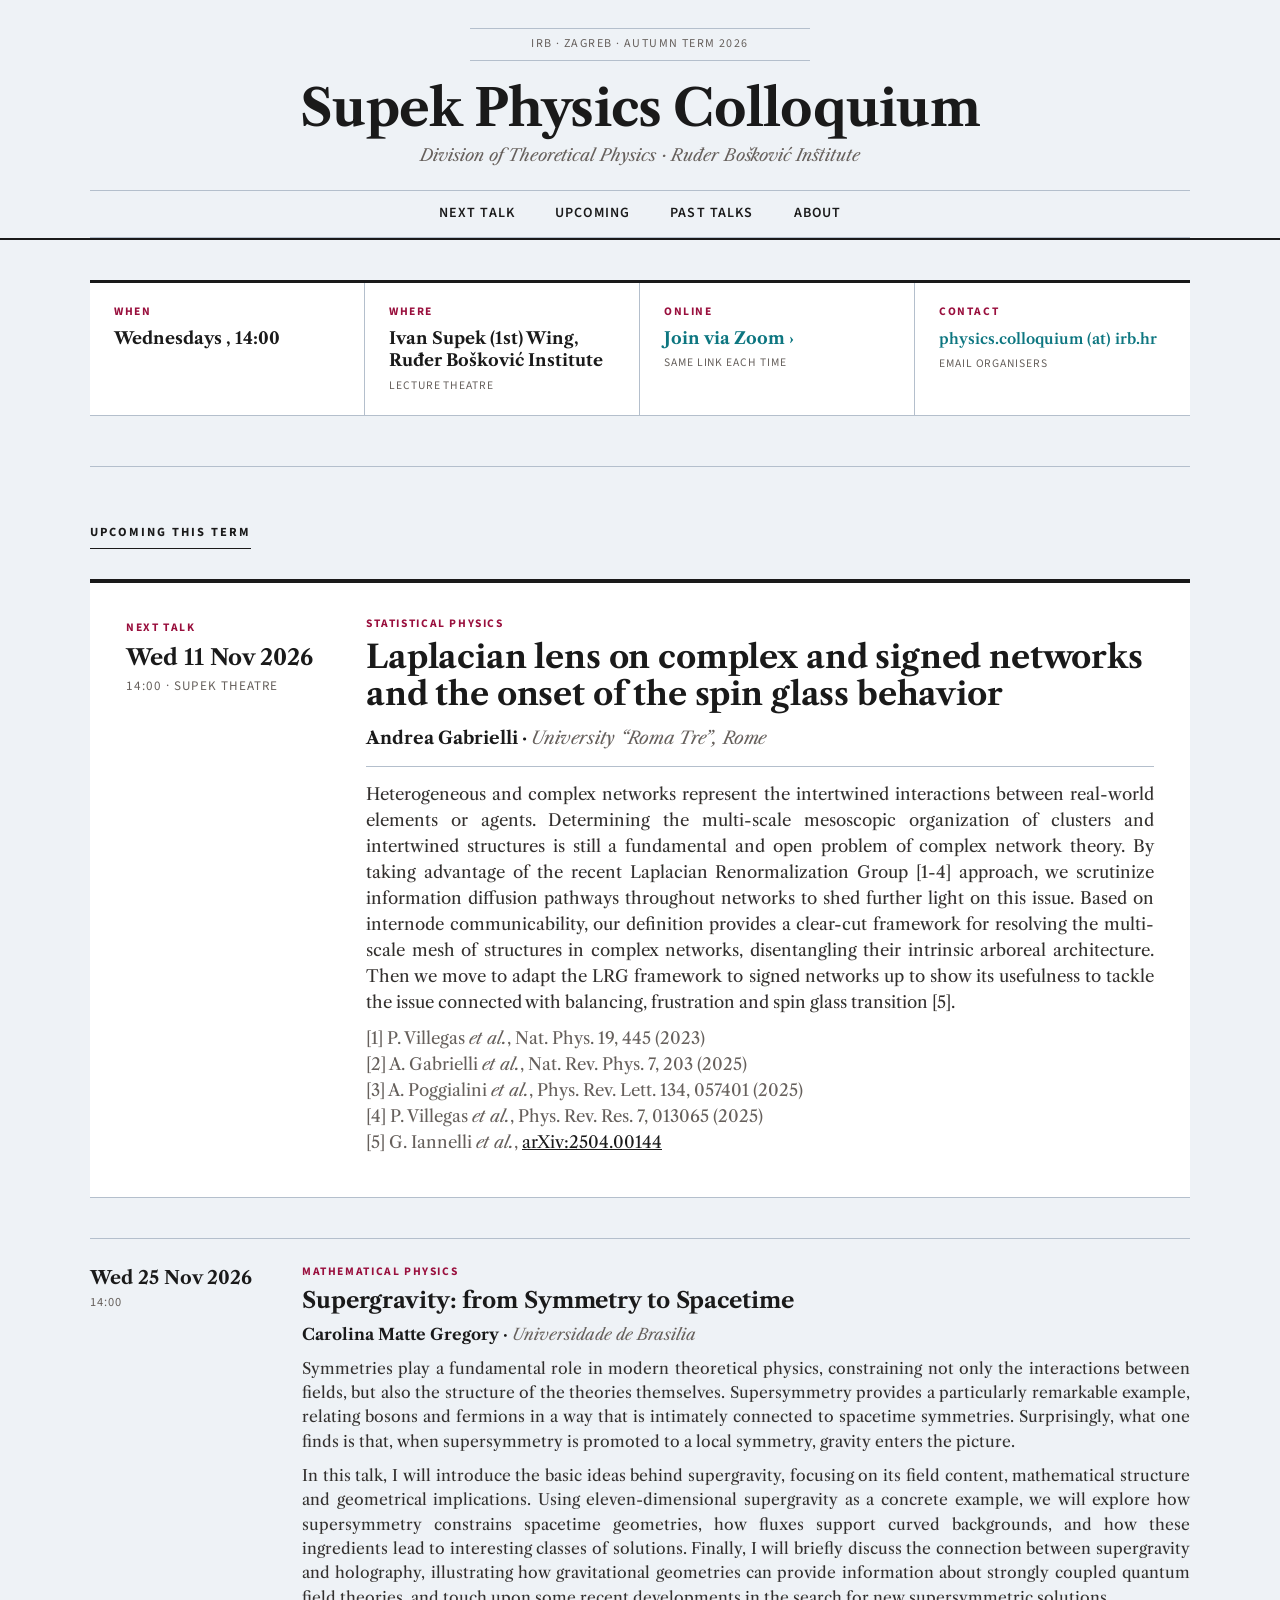
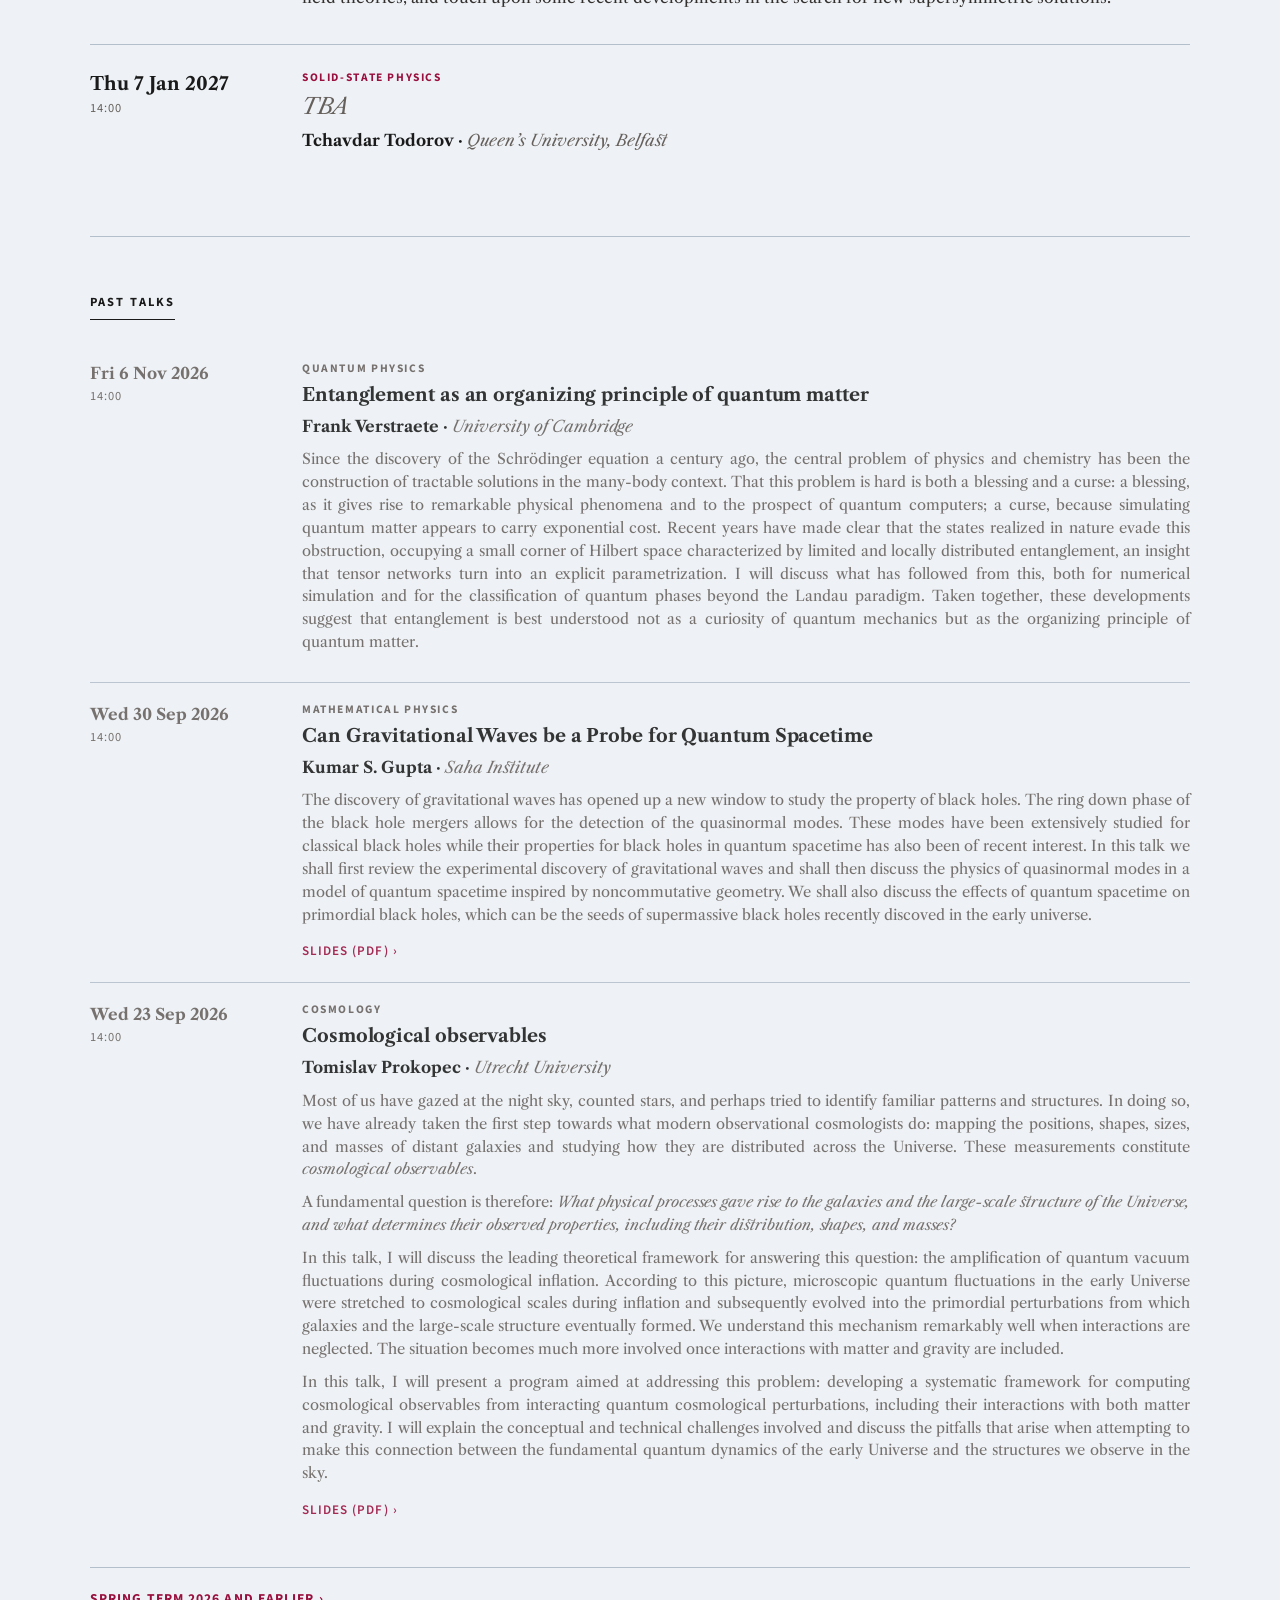
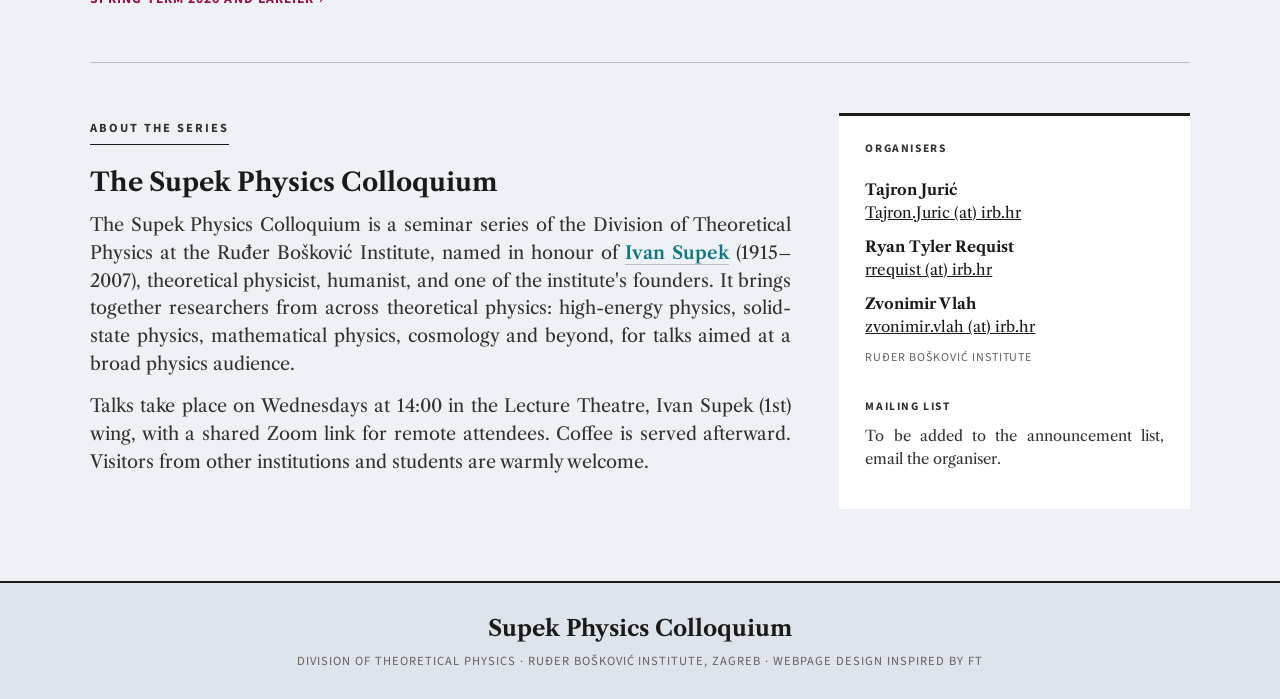
==== commit 8994ed1b: "Archive Verstraete, feature Gabrielli Co-Authored-By: Claude Opus 5.5 <noreply@anthropic.com>" ====
--- a/index.html
+++ b/index.html
@@ -88,50 +88,12 @@
       <article class="talk featured" id="next">
         <div class="talk-date">
           <p class="kicker">Next Talk</p>
-          <p class="date-big">Fri 6 Nov 2026</p>
+          <p class="date-big">Wed 11 Nov 2026</p>
           <p class="date-time">14:00 &middot; Supek Theatre</p>
         </div>
         <div class="talk-body">
-          <p class="kicker">Quantum Physics</p>
-          <h2 class="talk-title">Entanglement as an organizing principle of quantum matter</h2>
-          <p class="talk-speaker">Frank Verstraete &middot; <span class="affiliation">University of Cambridge</span></p>
-          <p class="talk-notice"><strong>Different day &mdash; this talk only.</strong> The colloquium is on
-            Friday 6 November. Time and place are unchanged.</p>
-          <p class="talk-abstract">Since the discovery of the Schrödinger equation a century ago, the central
-            problem of physics and chemistry has been the construction of tractable solutions in the many-body
-            context. That this problem is hard is both a blessing and a curse: a blessing, as it gives rise to
-            remarkable physical phenomena and to the prospect of quantum computers; a curse, because simulating
-            quantum matter appears to carry exponential cost. Recent years have made clear that the states
-            realized in nature evade this obstruction, occupying a small corner of Hilbert space characterized
-            by limited and locally distributed entanglement, an insight that tensor networks turn into an
-            explicit parametrization. I will discuss what has followed from this, both for numerical simulation
-            and for the classification of quantum phases beyond the Landau paradigm. Taken together, these
-            developments suggest that entanglement is best understood not as a curiosity of quantum mechanics
-            but as the organizing principle of quantum matter.</p>
-          <p class="talk-links">
-            <!-- Uncomment and fill when slides are available:
-            <a class="slides-link" href="slides/supek_verstraete.pdf">Slides (PDF) &rsaquo;</a>
-            -->
-          </p>
-        </div>
-      </article>
-
-      <!-- ============ CONFIRMED SPEAKERS, TITLES TO COME ============
-           Only dates with a confirmed speaker are listed. Empty slots
-           stay off the page until someone is booked into them.
-           Replace the `TBA` title and drop `is-tba` from it once the
-           speaker sends their details, then add the abstract as one or
-           more <p class="talk-abstract"> paragraphs.
-           ============================================================= -->
-
-      <article class="talk">
-        <div class="talk-date">
-          <p class="date-big">Wed 11 Nov 2026</p>
-          <p class="date-time">14:00</p>
-        </div>
-        <div class="talk-body">
           <p class="kicker">Statistical Physics</p>
-          <h3 class="talk-title">Laplacian lens on complex and signed networks and the onset of the spin glass behavior</h3>
+          <h2 class="talk-title">Laplacian lens on complex and signed networks and the onset of the spin glass behavior</h2>
           <p class="talk-speaker">Andrea Gabrielli &middot; <span class="affiliation">University &ldquo;Roma Tre&rdquo;, Rome</span></p>
           <p class="talk-abstract">Heterogeneous and complex networks represent the intertwined interactions
             between real-world elements or agents. Determining the multi-scale mesoscopic organization of
@@ -148,9 +110,21 @@
             [3] A. Poggialini <em>et al.</em>, Phys. Rev. Lett. 134, 057401 (2025)<br>
             [4] P. Villegas <em>et al.</em>, Phys. Rev. Res. 7, 013065 (2025)<br>
             [5] G. Iannelli <em>et al.</em>, <a href="https://arxiv.org/abs/2504.00144">arXiv:2504.00144</a></p>
-          <p class="talk-links"></p>
-        </div>
-      </article>
+          <p class="talk-links">
+            <!-- Uncomment and fill when slides are available:
+            <a class="slides-link" href="slides/supek_gabrielli.pdf">Slides (PDF) &rsaquo;</a>
+            -->
+          </p>
+        </div>
+      </article>
+
+      <!-- ============ CONFIRMED SPEAKERS, TITLES TO COME ============
+           Only dates with a confirmed speaker are listed. Empty slots
+           stay off the page until someone is booked into them.
+           Replace the `TBA` title and drop `is-tba` from it once the
+           speaker sends their details, then add the abstract as one or
+           more <p class="talk-abstract"> paragraphs.
+           ============================================================= -->
 
       <article class="talk">
         <div class="talk-date">
@@ -226,6 +200,34 @@
       <p class="section-label">Past Talks</p>
 
       <!-- ============ BEGIN-CURRENT-TERM ============ -->
+
+      <article class="talk past">
+        <div class="talk-date">
+          <p class="date-big">Fri 6 Nov 2026</p>
+          <p class="date-time">14:00</p>
+        </div>
+        <div class="talk-body">
+          <p class="kicker">Quantum Physics</p>
+          <h3 class="talk-title">Entanglement as an organizing principle of quantum matter</h3>
+          <p class="talk-speaker">Frank Verstraete &middot; <span class="affiliation">University of Cambridge</span></p>
+          <p class="talk-abstract">Since the discovery of the Schrödinger equation a century ago, the central
+            problem of physics and chemistry has been the construction of tractable solutions in the many-body
+            context. That this problem is hard is both a blessing and a curse: a blessing, as it gives rise to
+            remarkable physical phenomena and to the prospect of quantum computers; a curse, because simulating
+            quantum matter appears to carry exponential cost. Recent years have made clear that the states
+            realized in nature evade this obstruction, occupying a small corner of Hilbert space characterized
+            by limited and locally distributed entanglement, an insight that tensor networks turn into an
+            explicit parametrization. I will discuss what has followed from this, both for numerical simulation
+            and for the classification of quantum phases beyond the Landau paradigm. Taken together, these
+            developments suggest that entanglement is best understood not as a curiosity of quantum mechanics
+            but as the organizing principle of quantum matter.</p>
+          <p class="talk-links">
+            <!-- Uncomment and fill when slides are available:
+            <a class="slides-link" href="slides/supek_verstraete.pdf">Slides (PDF) &rsaquo;</a>
+            -->
+          </p>
+        </div>
+      </article>
 
       <article class="talk past">
         <div class="talk-date">
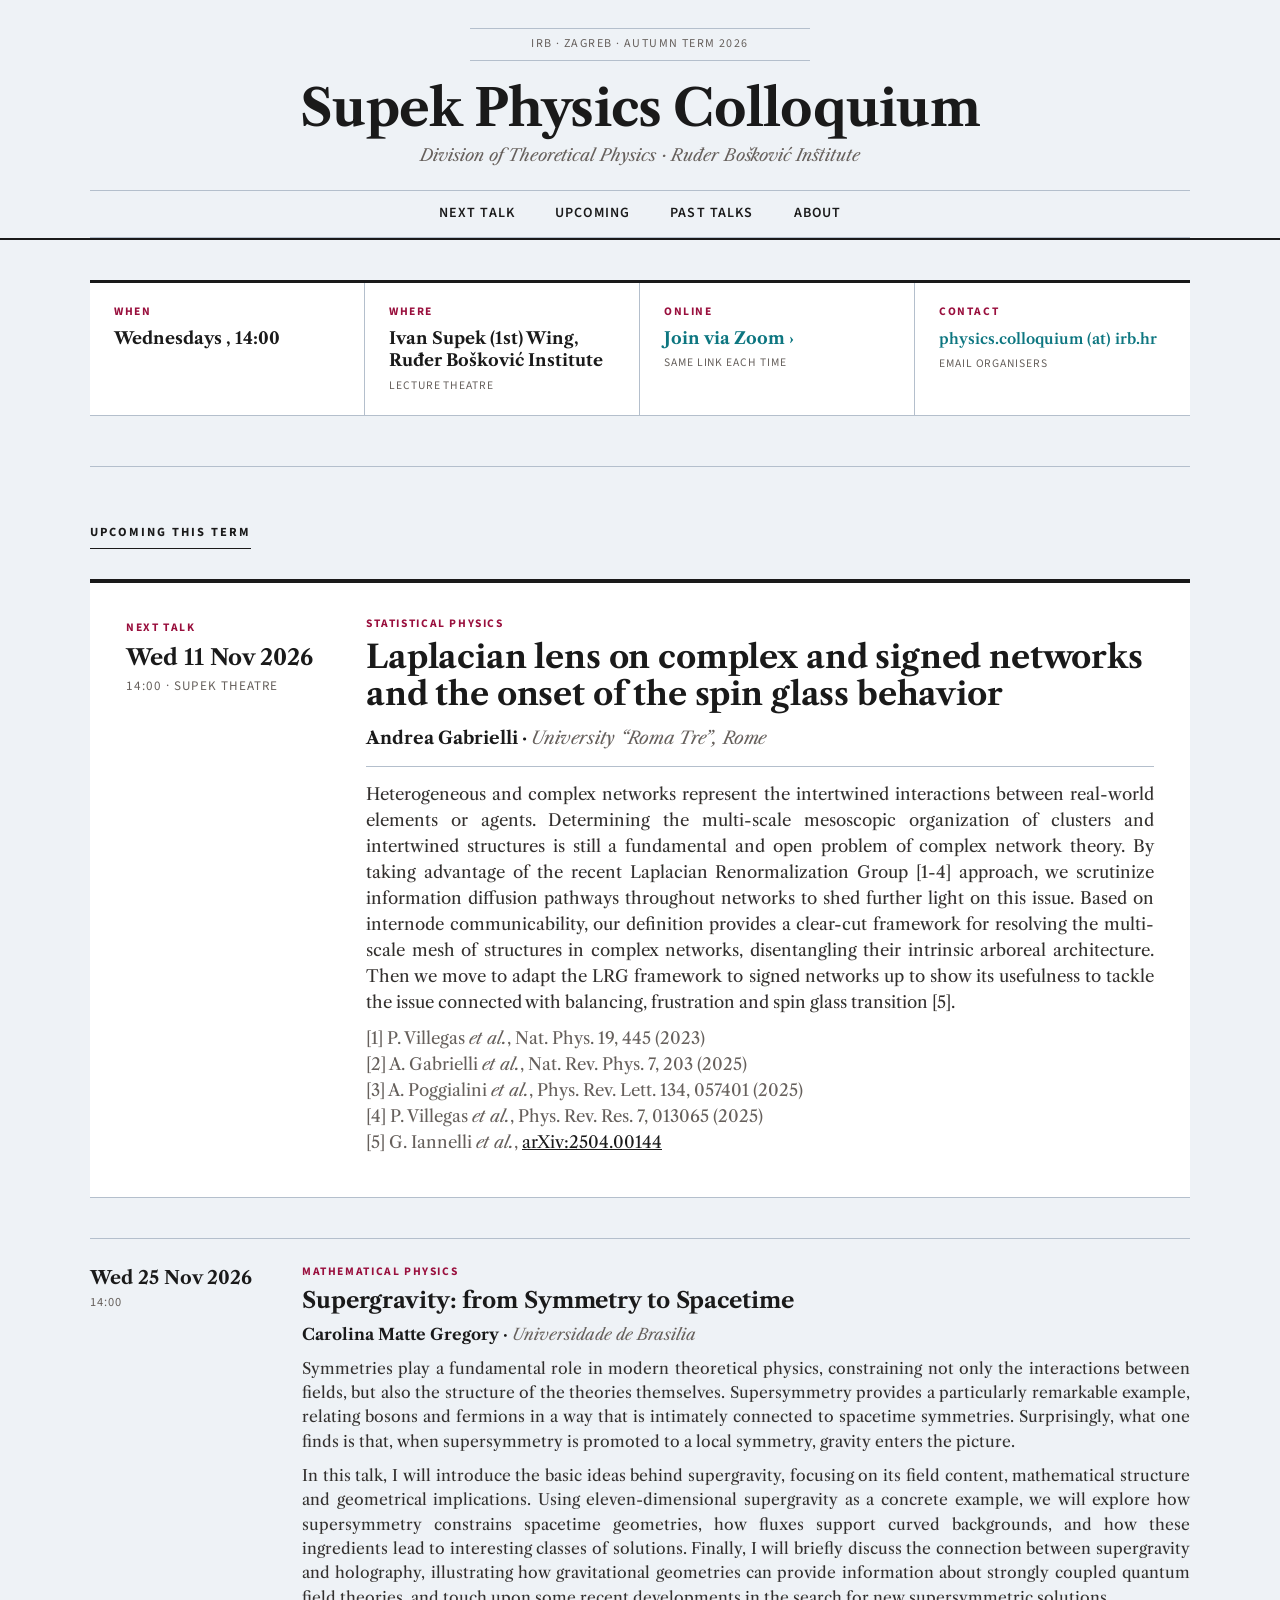
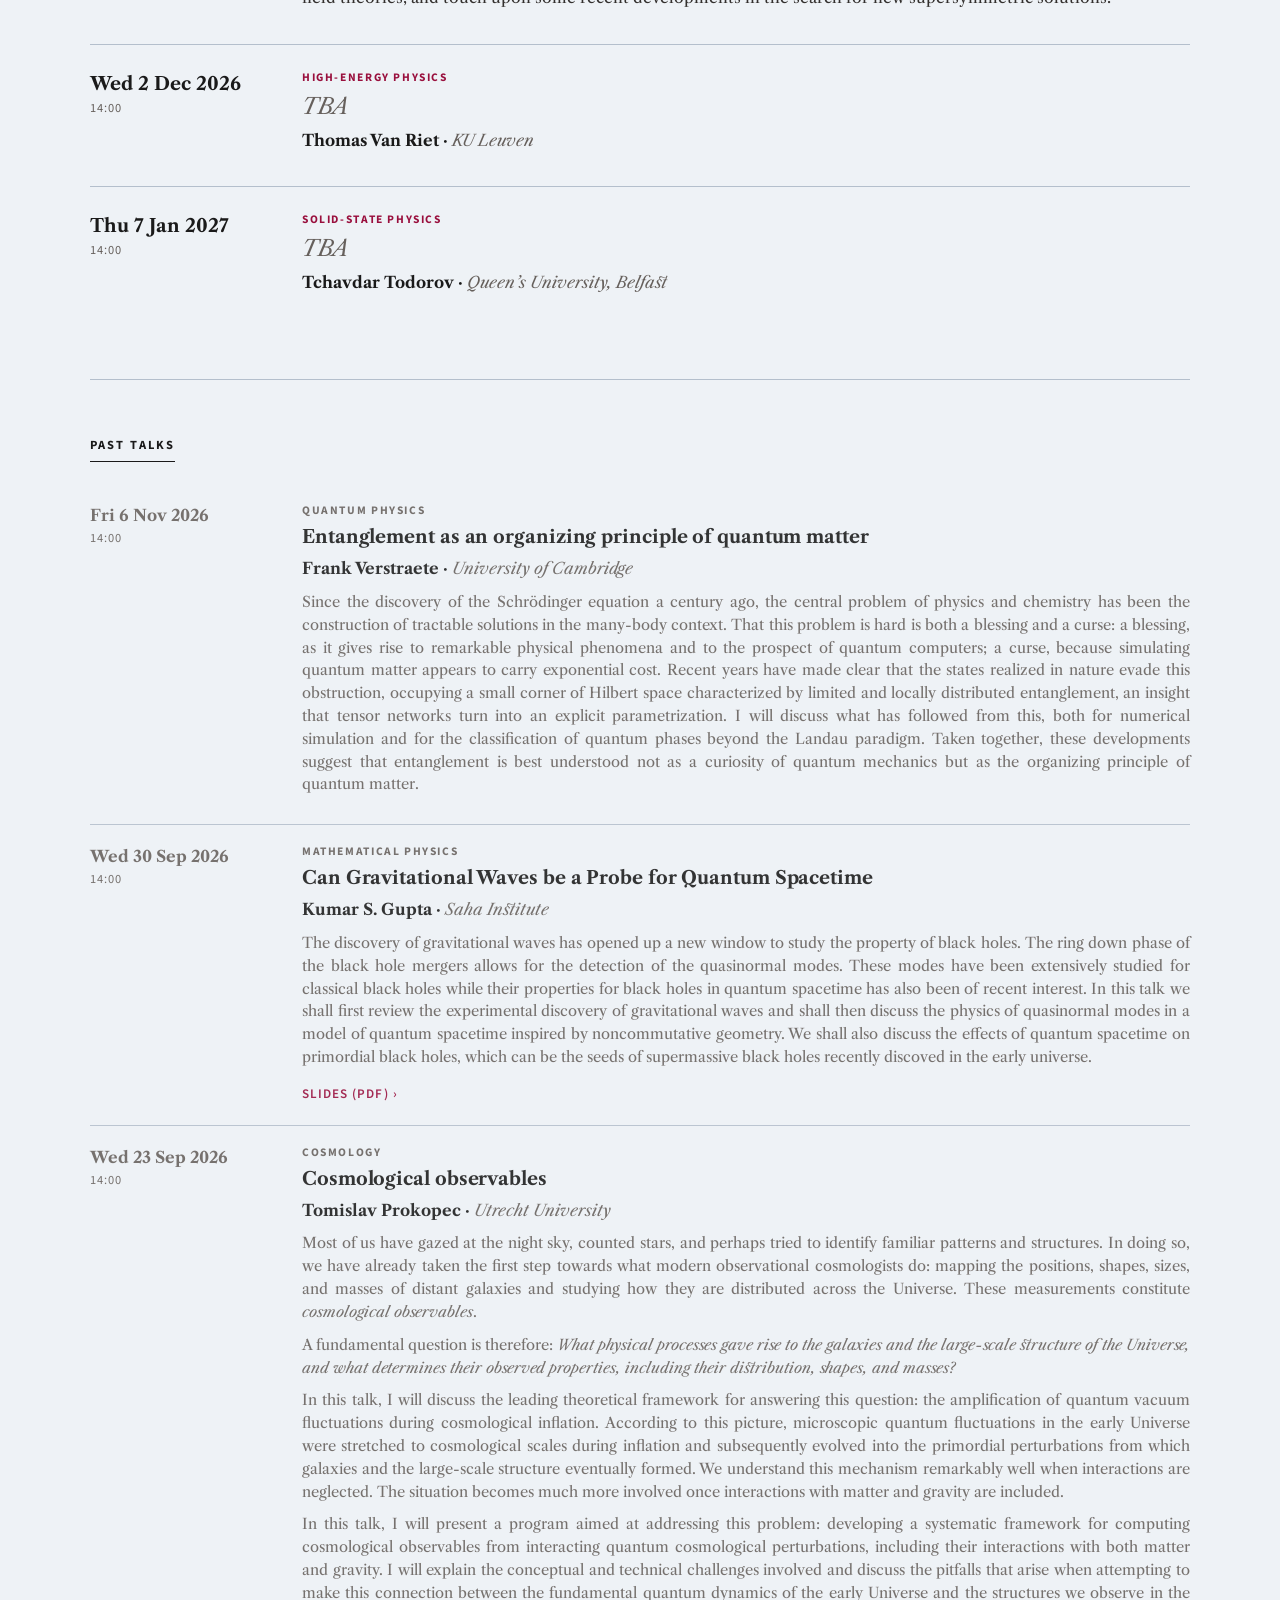
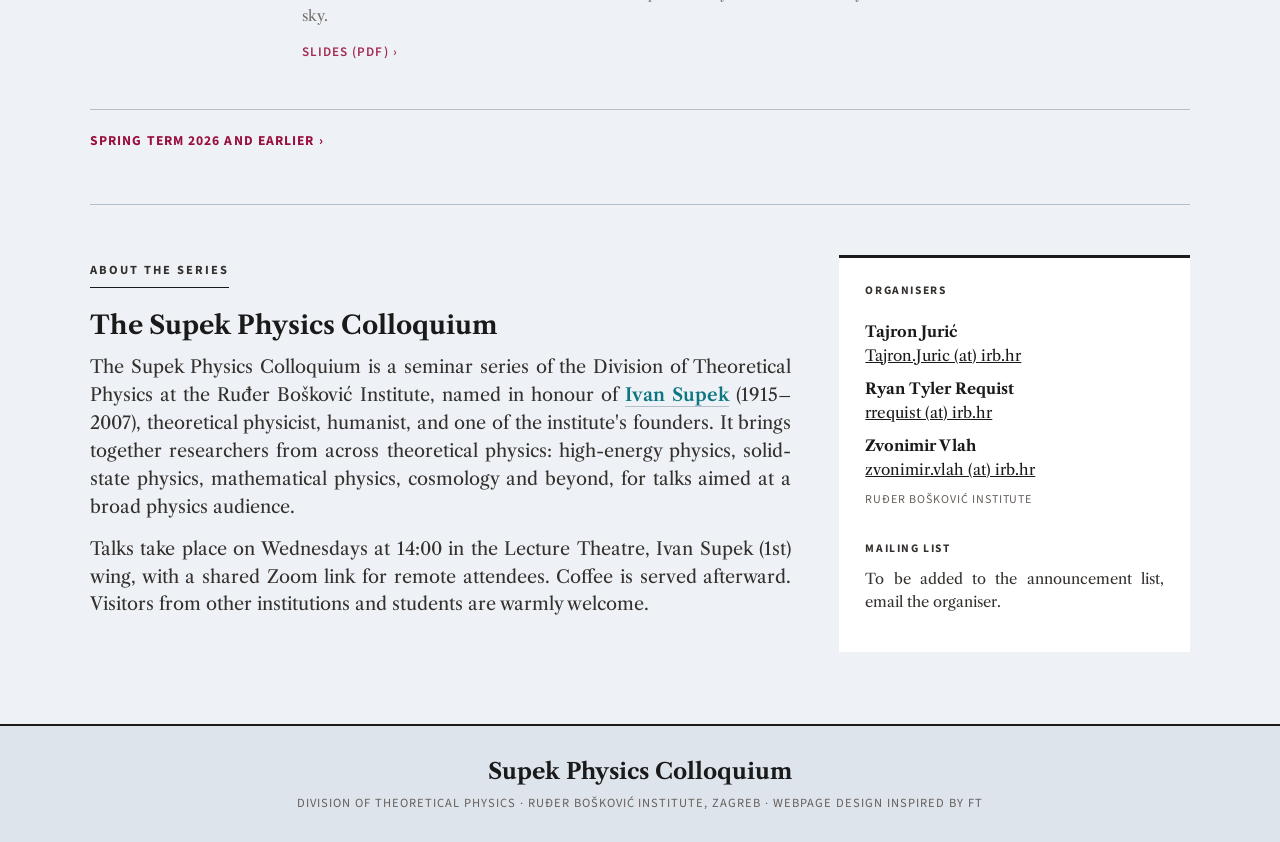
==== commit 208f22cc: "Add Thomas Van Riet (2 Dec 2026) to upcoming talks Co-Authored-By: Claude Opus 5.5 <noreply@anthropi" ====
--- a/index.html
+++ b/index.html
@@ -137,6 +137,19 @@
           <p class="talk-speaker">Carolina Matte Gregory &middot; <span class="affiliation">Universidade de Brasilia</span></p>
           <p class="talk-abstract">Symmetries play a fundamental role in modern theoretical physics, constraining not only the interactions between fields, but also the structure of the theories themselves. Supersymmetry provides a particularly remarkable example, relating bosons and fermions in a way that is intimately connected to spacetime symmetries. Surprisingly, what one finds is that, when supersymmetry is promoted to a local symmetry, gravity enters the picture.</p>
           <p class="talk-abstract">In this talk, I will introduce the basic ideas behind supergravity, focusing on its field content, mathematical structure and geometrical implications. Using eleven-dimensional supergravity as a concrete example, we will explore how supersymmetry constrains spacetime geometries, how fluxes support curved backgrounds, and how these ingredients lead to interesting classes of solutions. Finally, I will briefly discuss the connection between supergravity and holography, illustrating how gravitational geometries can provide information about strongly coupled quantum field theories, and touch upon some recent developments in the search for new supersymmetric solutions.</p>
+          <p class="talk-links"></p>
+        </div>
+      </article>
+
+      <article class="talk">
+        <div class="talk-date">
+          <p class="date-big">Wed 2 Dec 2026</p>
+          <p class="date-time">14:00</p>
+        </div>
+        <div class="talk-body">
+          <p class="kicker">High-Energy Physics</p>
+          <h3 class="talk-title is-tba">TBA</h3>
+          <p class="talk-speaker">Thomas Van Riet &middot; <span class="affiliation">KU Leuven</span></p>
           <p class="talk-links"></p>
         </div>
       </article>
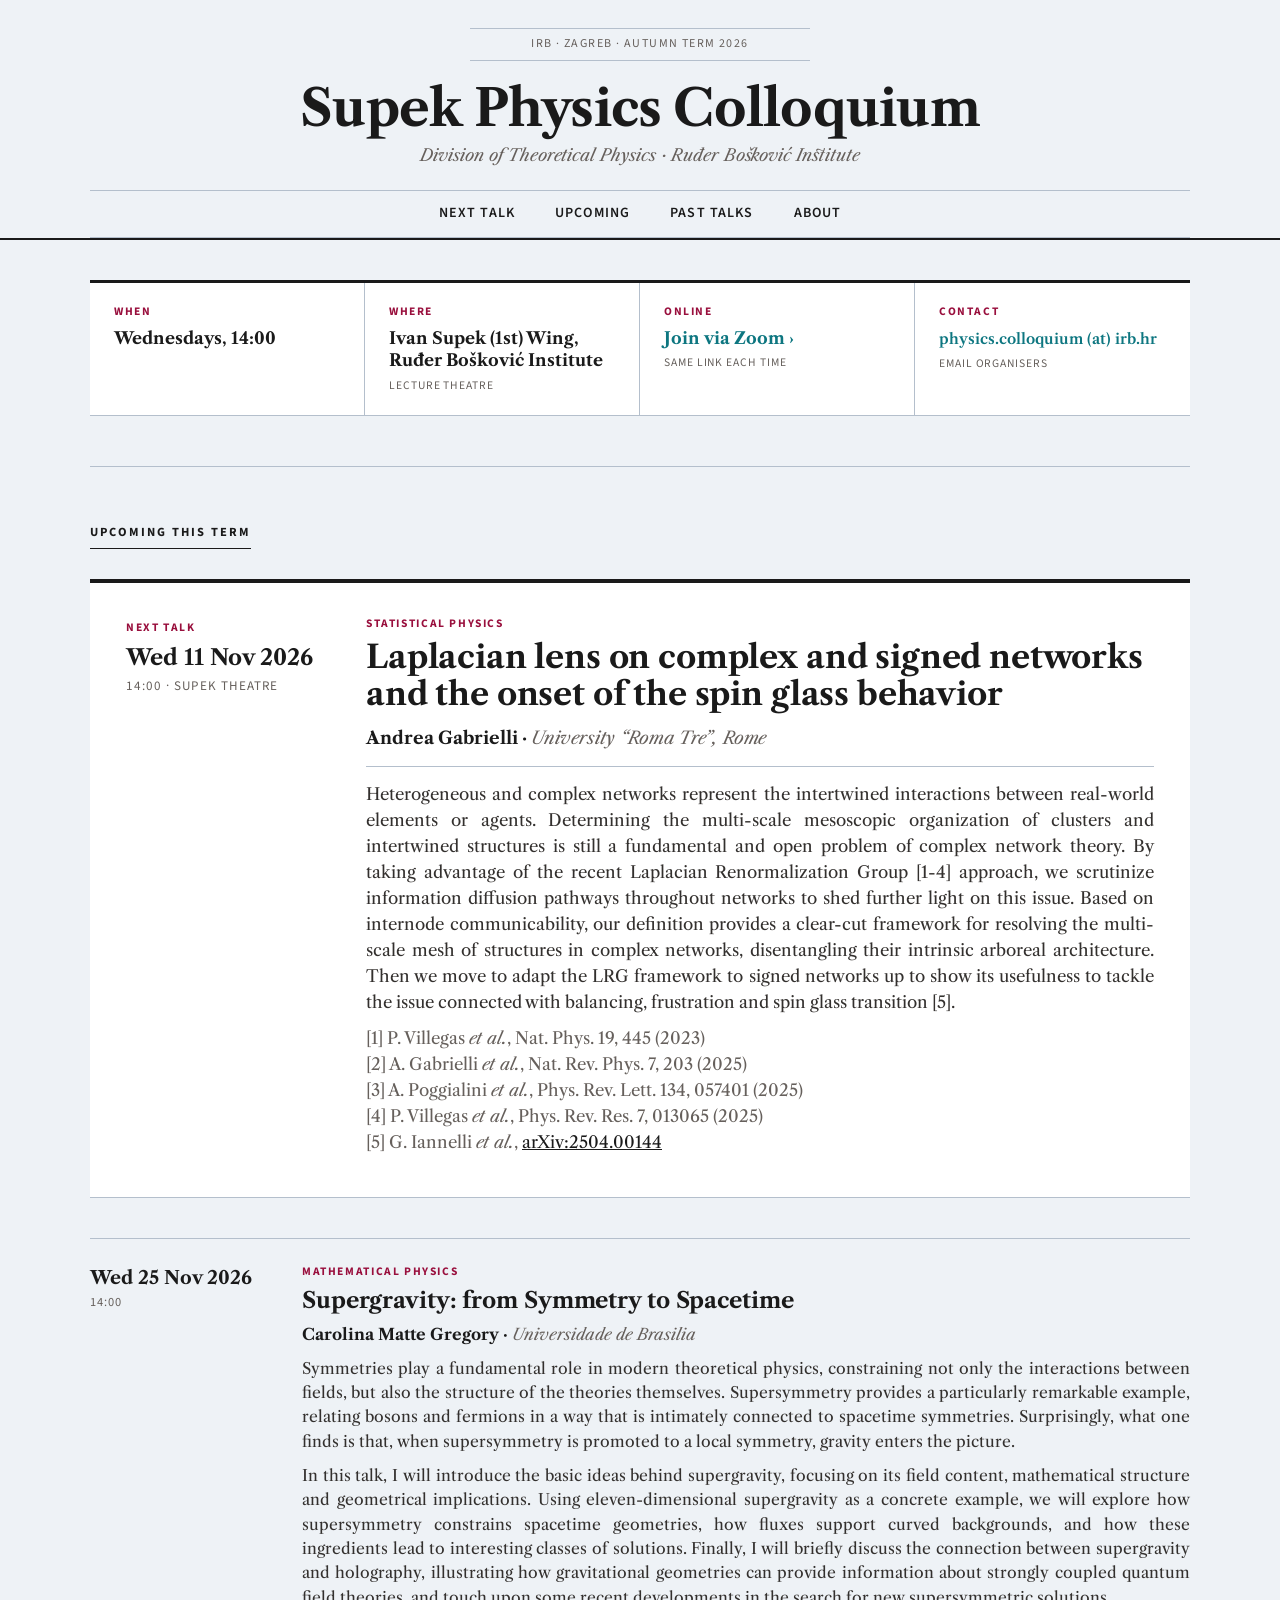
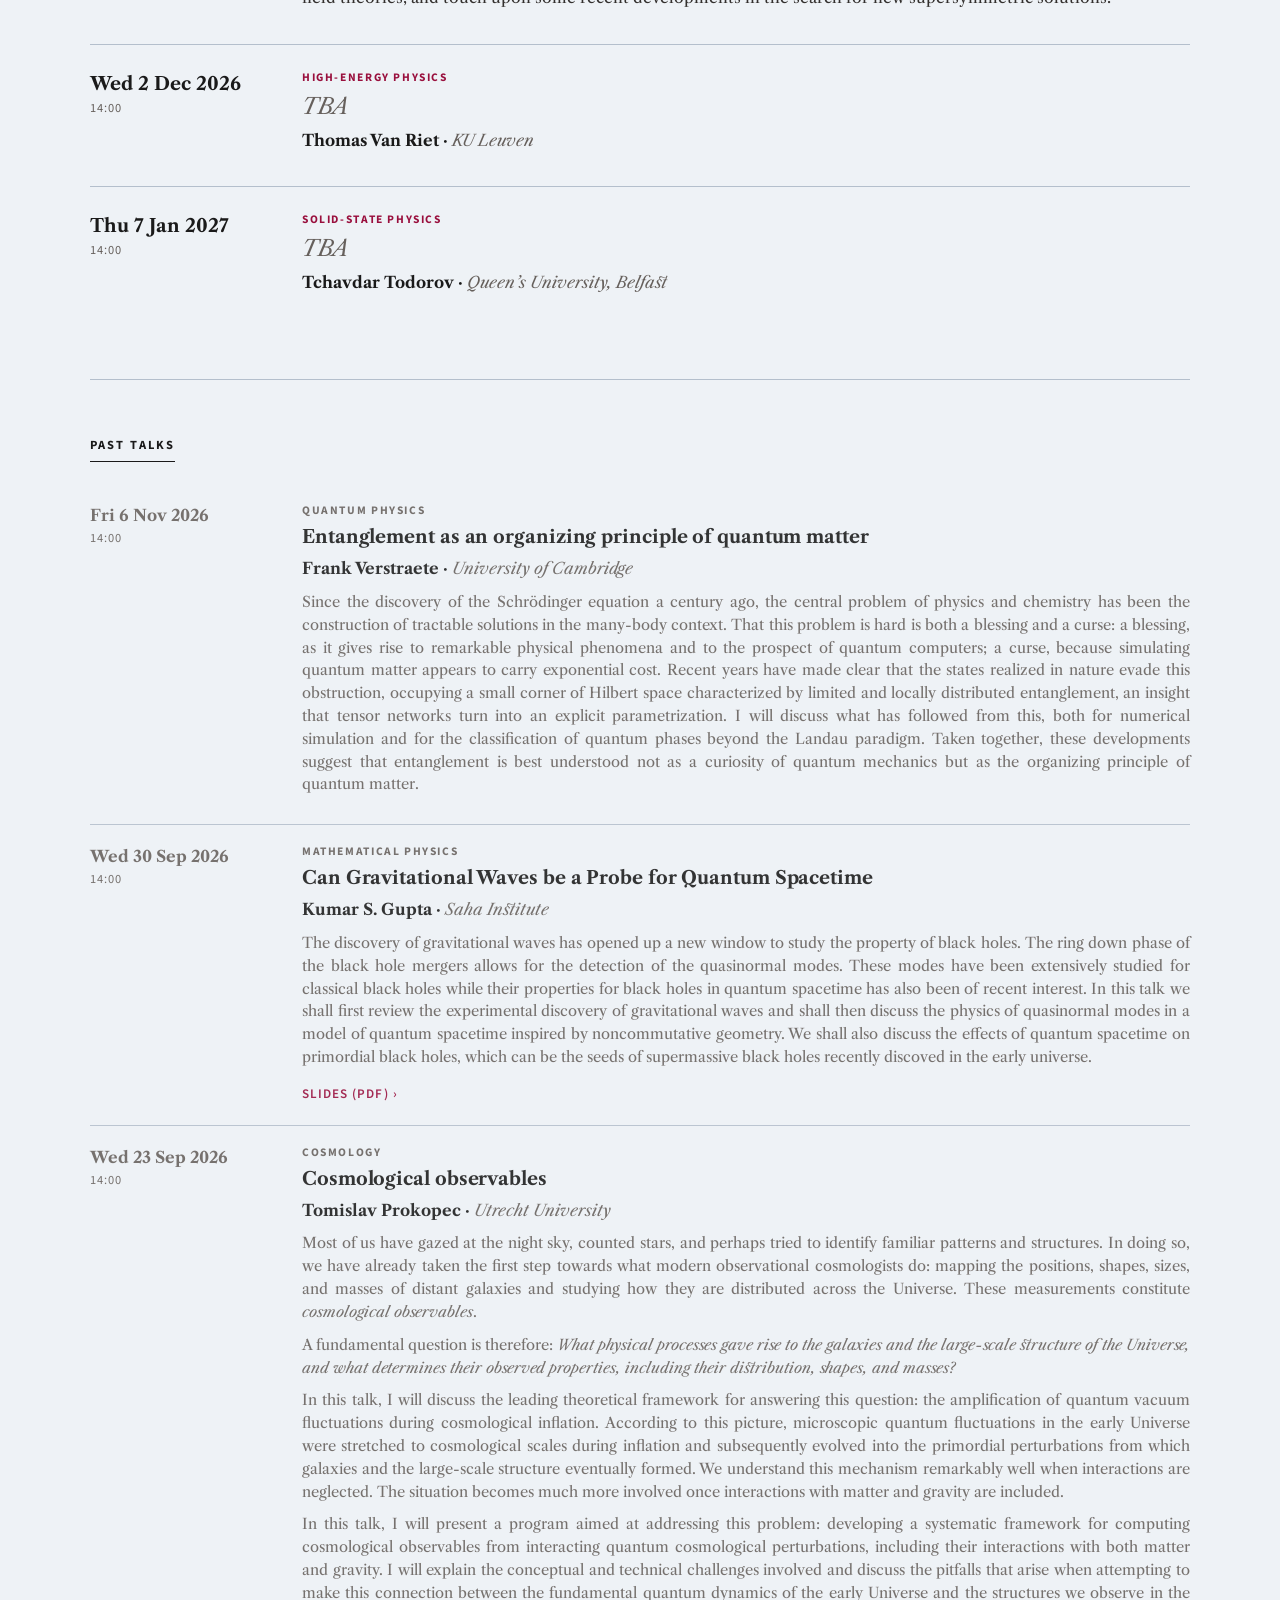
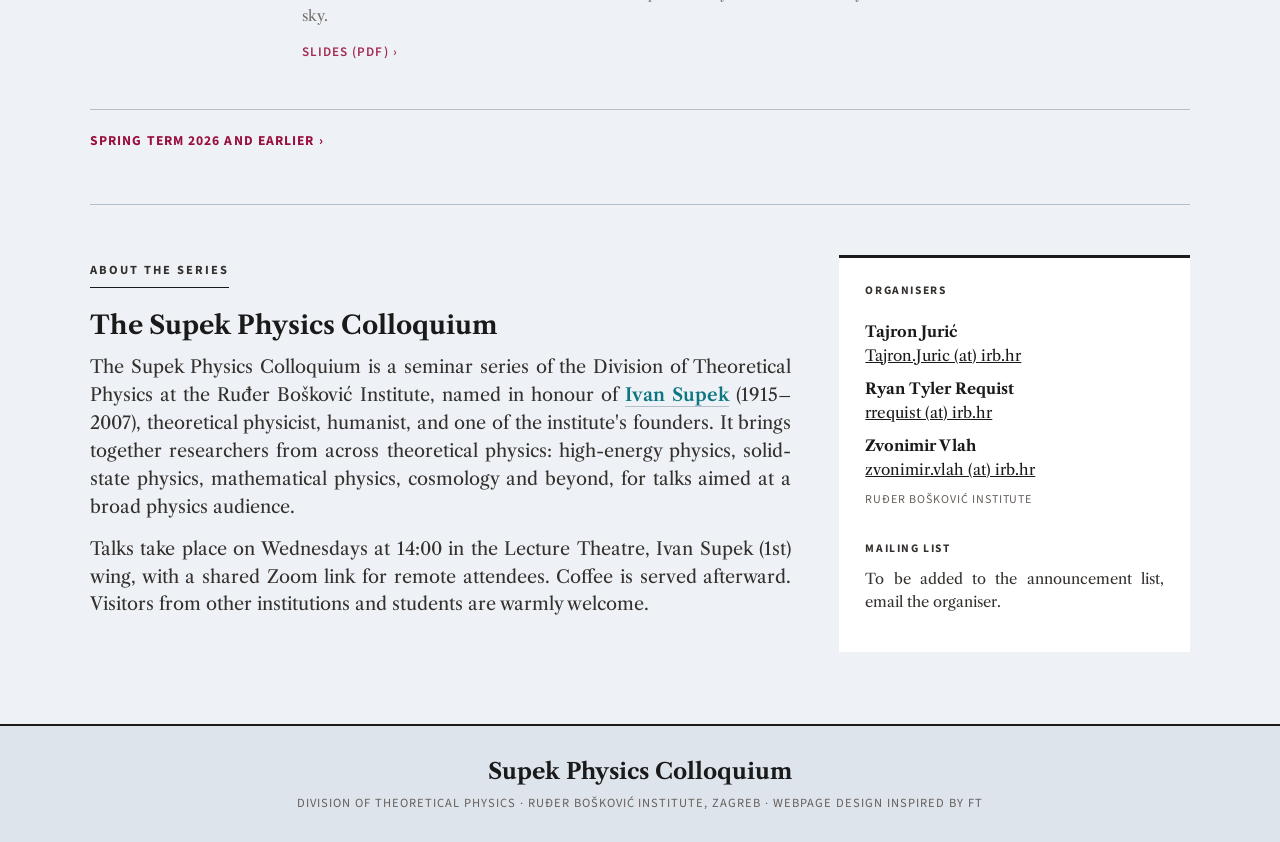
==== commit 907f2321: "Remove stray space before comma in 'Wednesdays, 14:00' Co-Authored-By: Claude Opus 5.5 <noreply@anth" ====
--- a/index.html
+++ b/index.html
@@ -45,7 +45,7 @@
     <section class="info-strip">
       <div class="info-item">
         <p class="kicker">When</p>
-      <p class="info-value"> Wednesdays , 14:00 </p>
+        <p class="info-value">Wednesdays, 14:00</p>
       </div>
       <div class="info-item">
         <p class="kicker">Where</p>
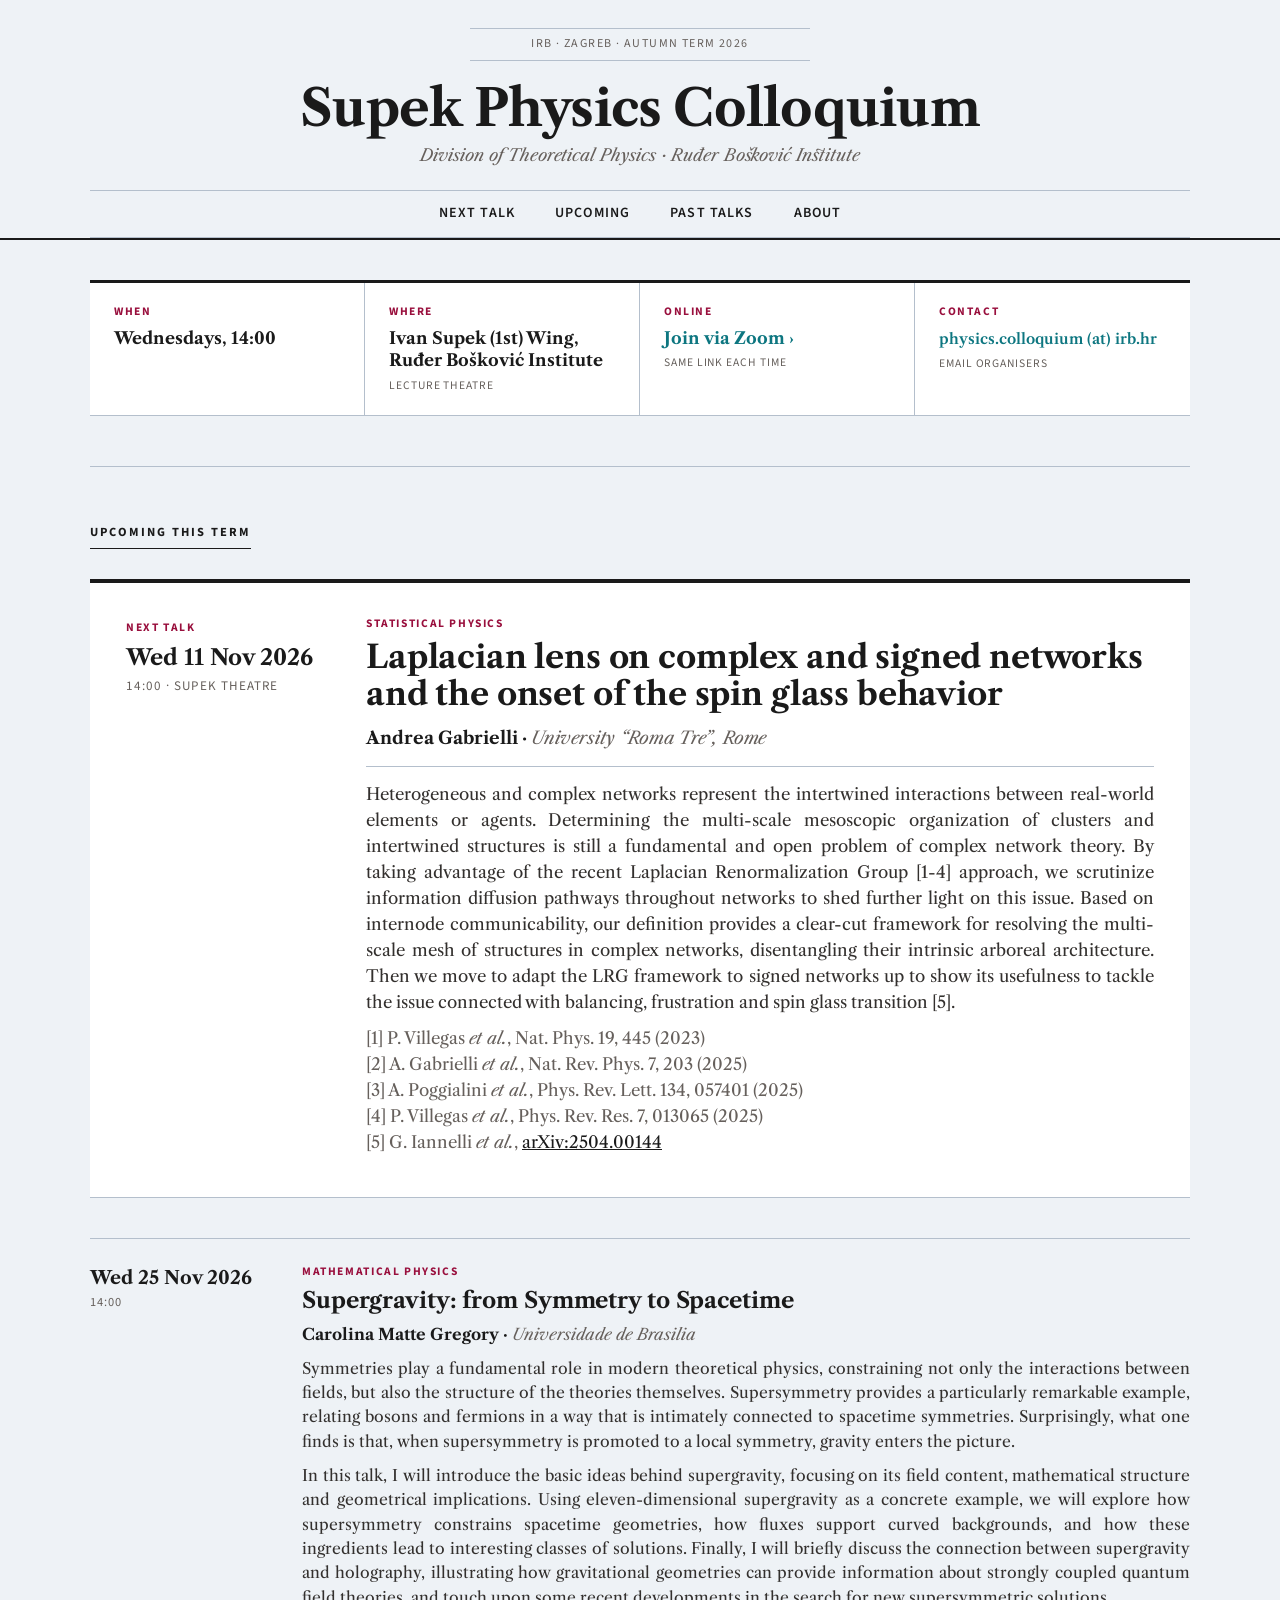
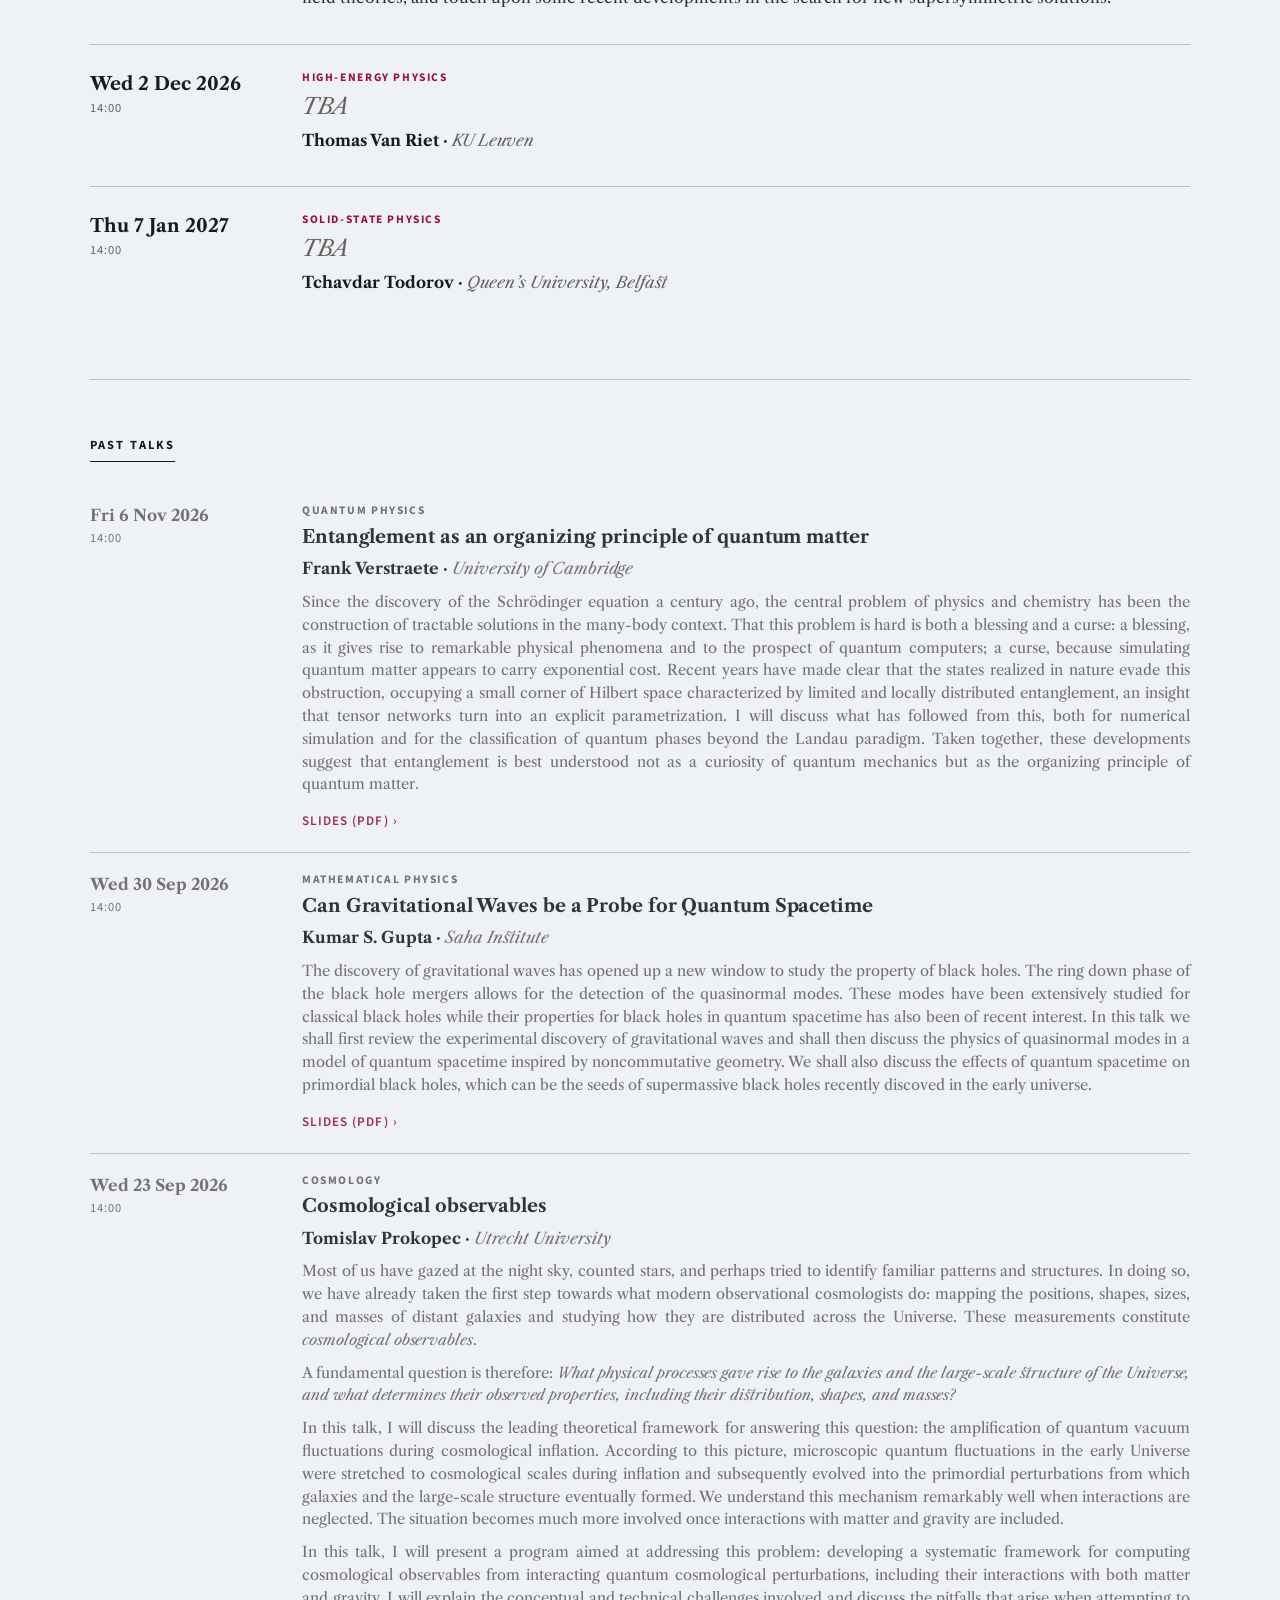
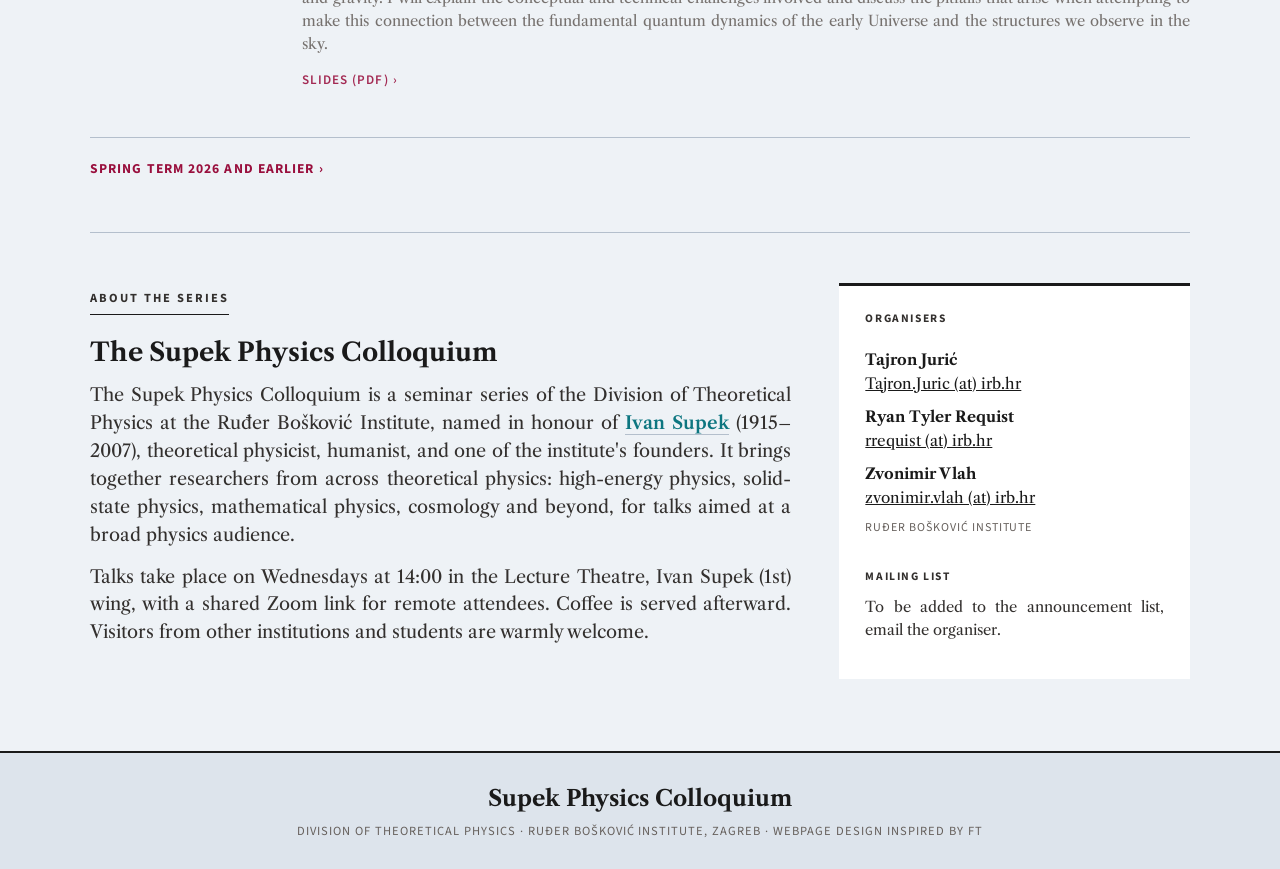
==== commit c96aa755: "Add Verstraete slides Co-Authored-By: Claude Opus 5.5 <noreply@anthropic.com>" ====
--- a/index.html
+++ b/index.html
@@ -235,9 +235,7 @@
             developments suggest that entanglement is best understood not as a curiosity of quantum mechanics
             but as the organizing principle of quantum matter.</p>
           <p class="talk-links">
-            <!-- Uncomment and fill when slides are available:
             <a class="slides-link" href="slides/supek_verstraete.pdf">Slides (PDF) &rsaquo;</a>
-            -->
           </p>
         </div>
       </article>
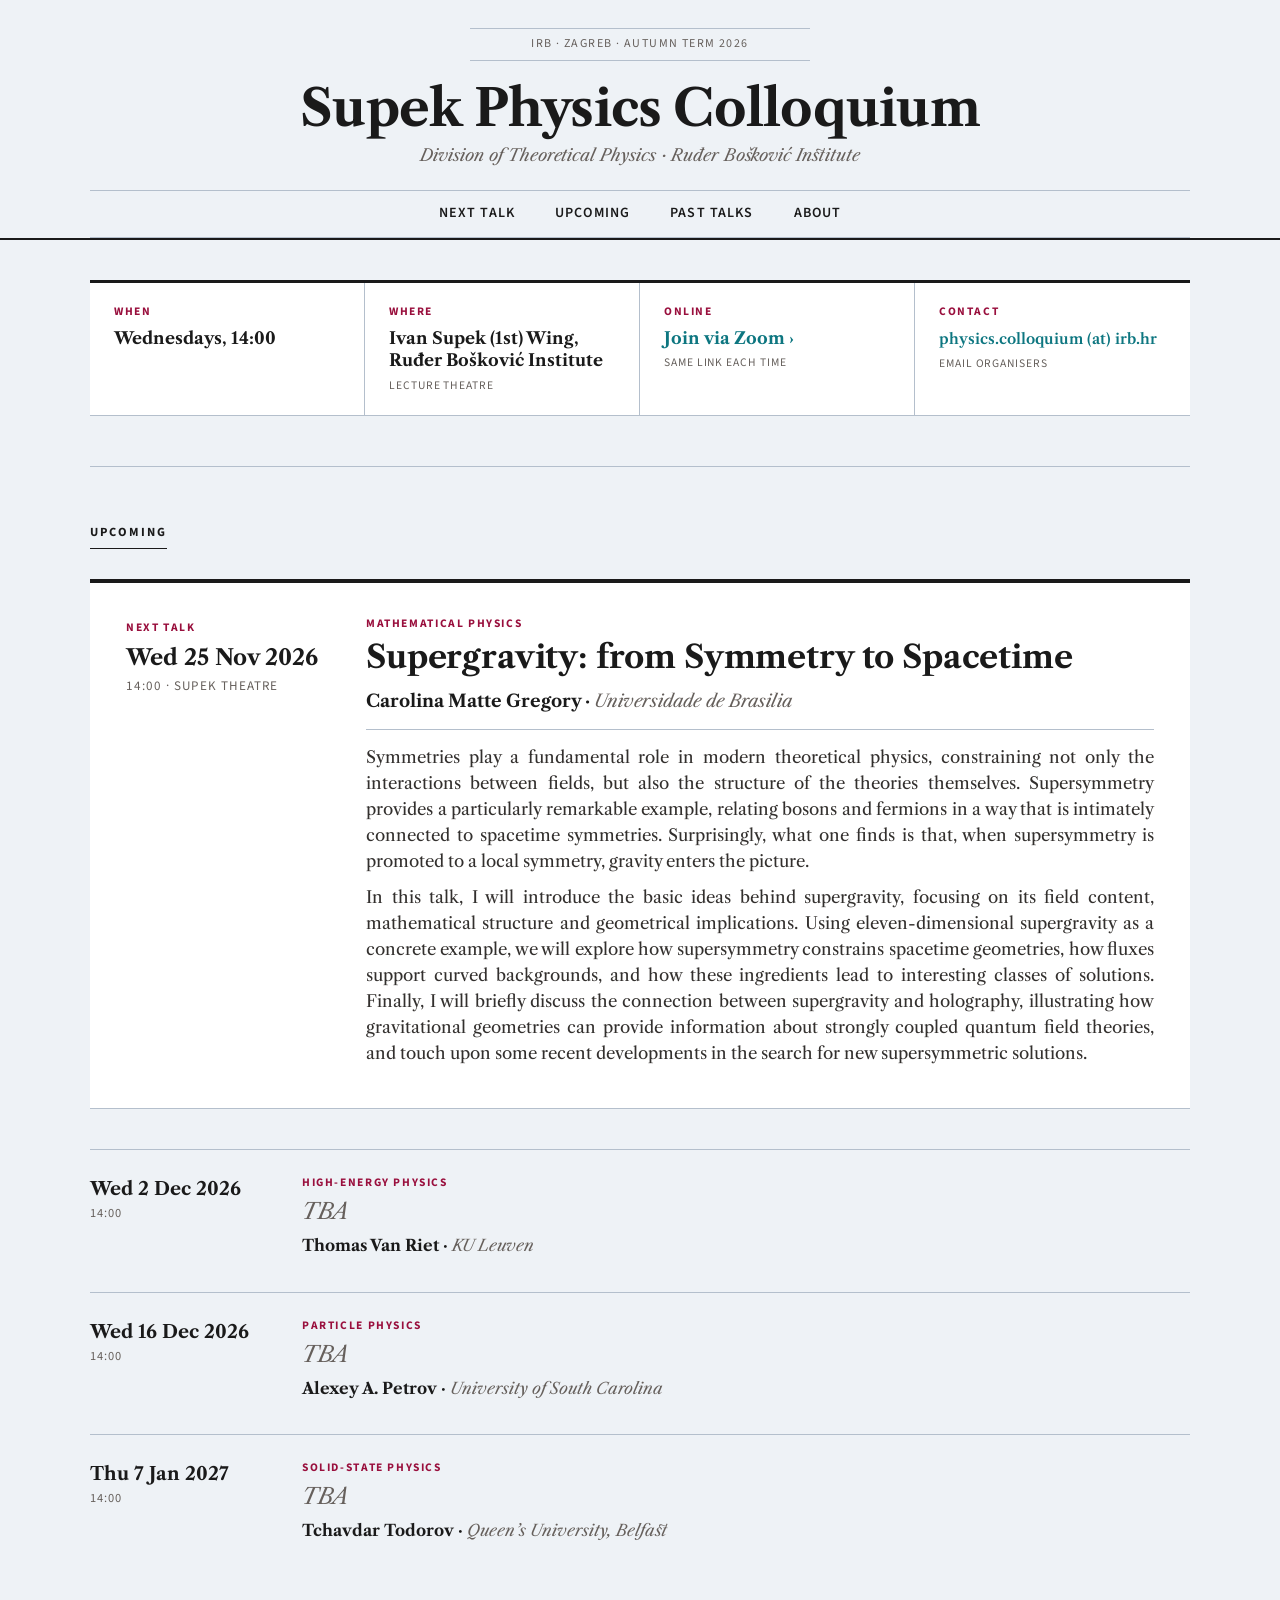
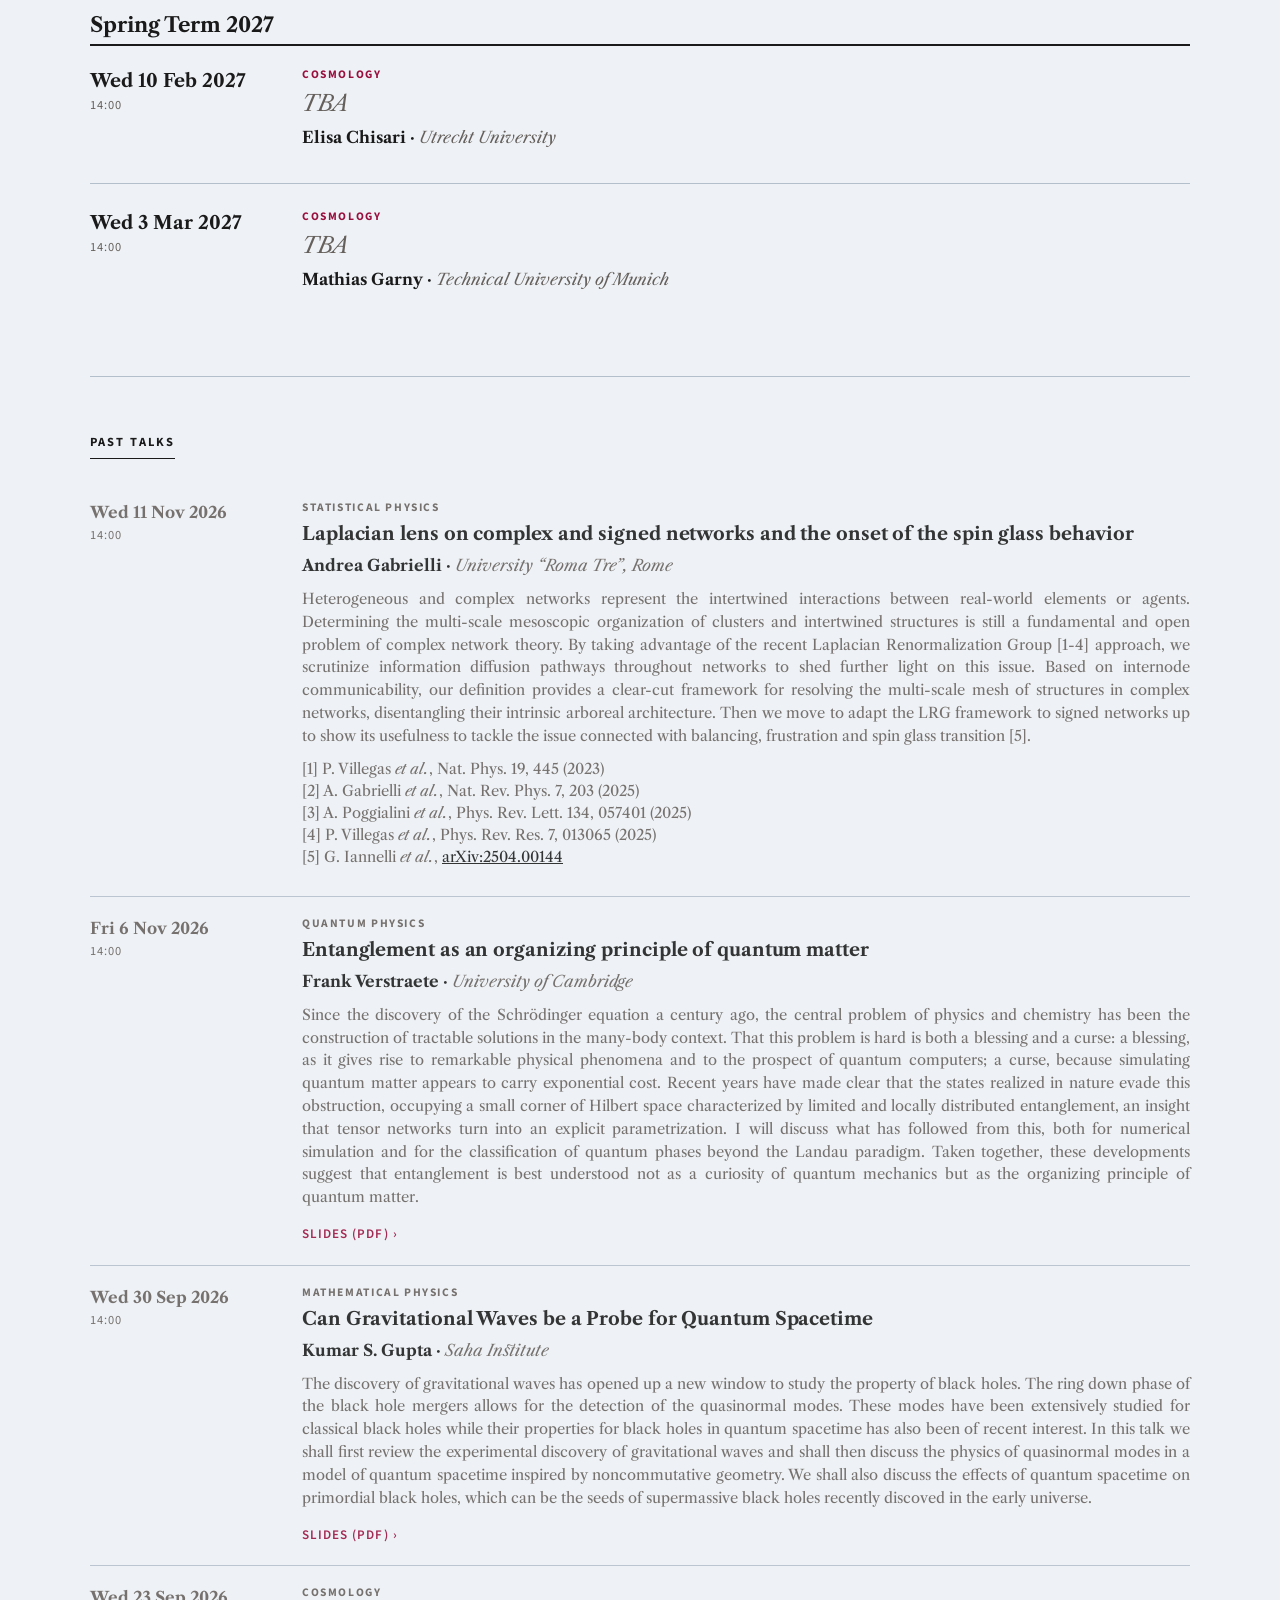
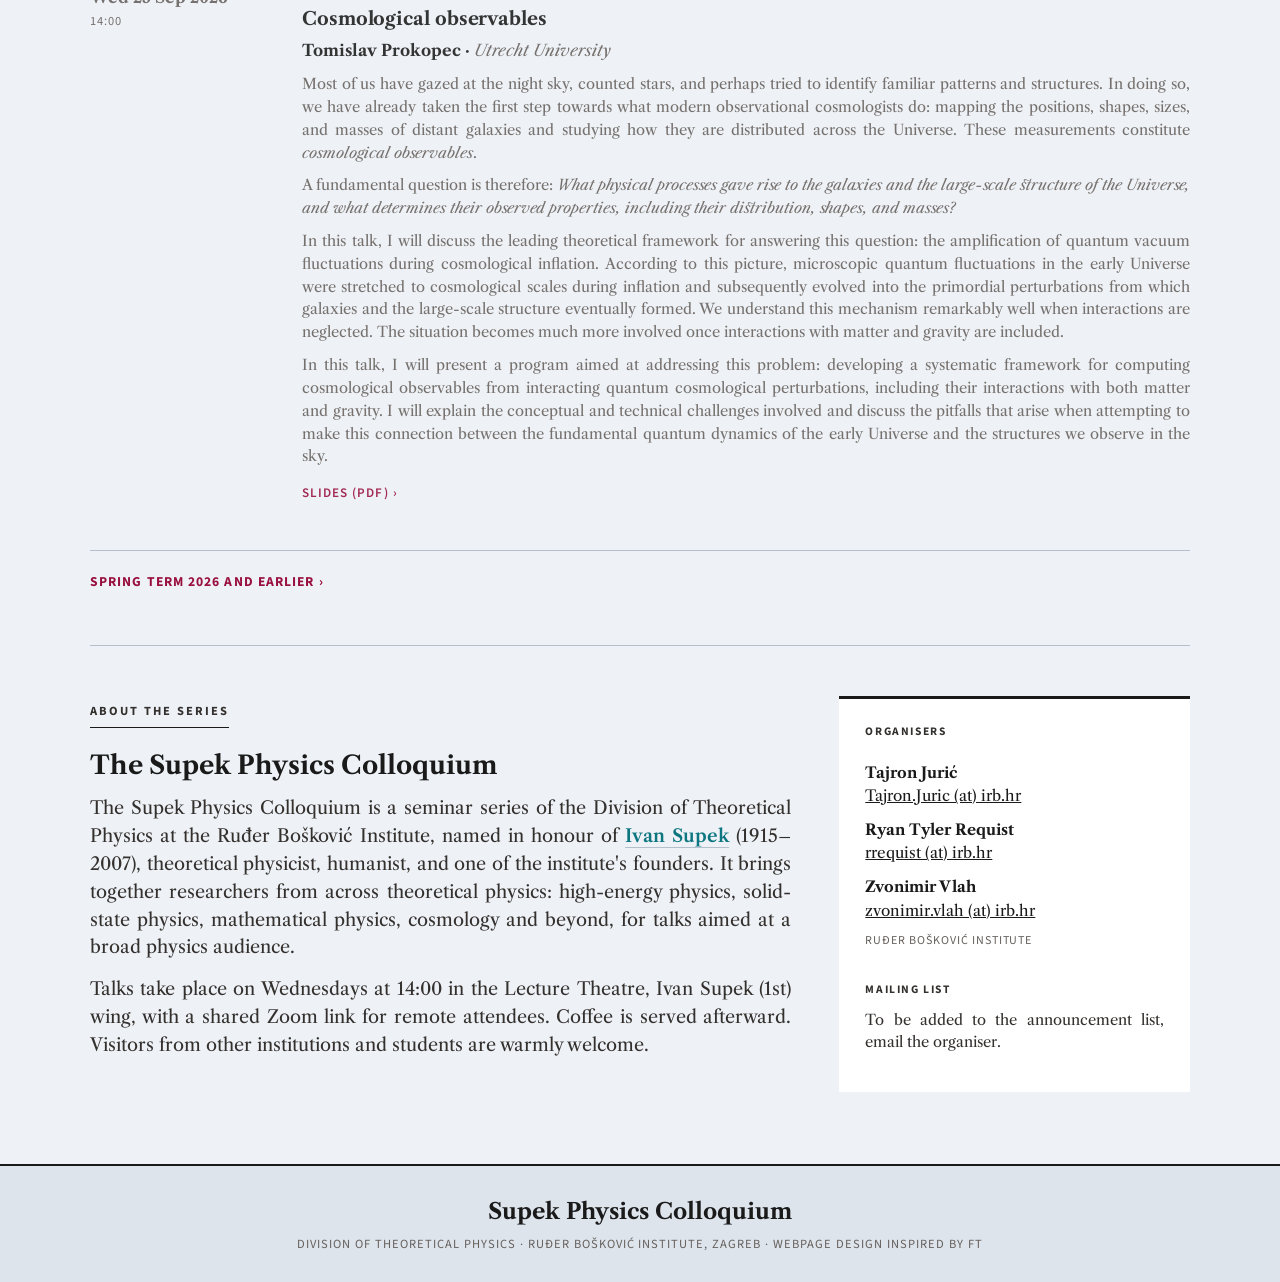
==== commit 464802f1: "Archive Gabrielli, feature Gregory; add Petrov and Spring 2027 speakers Co-Authored-By: Claude Opus " ====
--- a/index.html
+++ b/index.html
@@ -82,18 +82,162 @@
            3. Add `featured` to the new top block.
          =================================================== -->
     <section id="upcoming">
-      <p class="section-label">Upcoming This Term</p>
+      <p class="section-label">Upcoming</p>
 
       <!-- ============ NEXT TALK (featured) ============ -->
       <article class="talk featured" id="next">
         <div class="talk-date">
           <p class="kicker">Next Talk</p>
+          <p class="date-big">Wed 25 Nov 2026</p>
+          <p class="date-time">14:00 &middot; Supek Theatre</p>
+        </div>
+        <div class="talk-body">
+          <p class="kicker">Mathematical Physics</p>
+          <h2 class="talk-title">Supergravity: from Symmetry to Spacetime</h2>
+          <p class="talk-speaker">Carolina Matte Gregory &middot; <span class="affiliation">Universidade de Brasilia</span></p>
+          <p class="talk-abstract">Symmetries play a fundamental role in modern theoretical physics, constraining not only the interactions between fields, but also the structure of the theories themselves. Supersymmetry provides a particularly remarkable example, relating bosons and fermions in a way that is intimately connected to spacetime symmetries. Surprisingly, what one finds is that, when supersymmetry is promoted to a local symmetry, gravity enters the picture.</p>
+          <p class="talk-abstract">In this talk, I will introduce the basic ideas behind supergravity, focusing on its field content, mathematical structure and geometrical implications. Using eleven-dimensional supergravity as a concrete example, we will explore how supersymmetry constrains spacetime geometries, how fluxes support curved backgrounds, and how these ingredients lead to interesting classes of solutions. Finally, I will briefly discuss the connection between supergravity and holography, illustrating how gravitational geometries can provide information about strongly coupled quantum field theories, and touch upon some recent developments in the search for new supersymmetric solutions.</p>
+          <p class="talk-links"></p>
+        </div>
+      </article>
+
+      <!-- ============ CONFIRMED SPEAKERS, TITLES TO COME ============
+           Only dates with a confirmed speaker are listed. Empty slots
+           stay off the page until someone is booked into them.
+           Replace the `TBA` title and drop `is-tba` from it once the
+           speaker sends their details, then add the abstract as one or
+           more <p class="talk-abstract"> paragraphs.
+           ============================================================= -->
+
+      <article class="talk">
+        <div class="talk-date">
+          <p class="date-big">Wed 2 Dec 2026</p>
+          <p class="date-time">14:00</p>
+        </div>
+        <div class="talk-body">
+          <p class="kicker">High-Energy Physics</p>
+          <h3 class="talk-title is-tba">TBA</h3>
+          <p class="talk-speaker">Thomas Van Riet &middot; <span class="affiliation">KU Leuven</span></p>
+          <p class="talk-links"></p>
+        </div>
+      </article>
+
+      <article class="talk">
+        <div class="talk-date">
+          <p class="date-big">Wed 16 Dec 2026</p>
+          <p class="date-time">14:00</p>
+        </div>
+        <div class="talk-body">
+          <p class="kicker">Particle Physics</p>
+          <h3 class="talk-title is-tba">TBA</h3>
+          <p class="talk-speaker">Alexey A. Petrov &middot; <span class="affiliation">University of South Carolina</span></p>
+          <p class="talk-links"></p>
+        </div>
+      </article>
+
+      <article class="talk">
+        <div class="talk-date">
+          <p class="date-big">Thu 7 Jan 2027</p>
+          <p class="date-time">14:00</p>
+        </div>
+        <div class="talk-body">
+          <p class="kicker">Solid-State Physics</p>
+          <h3 class="talk-title is-tba">TBA</h3>
+          <p class="talk-speaker">Tchavdar Todorov &middot; <span class="affiliation">Queen’s University, Belfast</span></p>
+          <p class="talk-links"></p>
+        </div>
+      </article>
+
+      <!-- ============ NEXT TERM ============
+           Talks already booked for the following term. When the
+           current term ends, delete this divider; the talks below
+           simply become "this term".
+           ===================================== -->
+      <div class="term-break" id="spring-2027">
+        <h3 class="term-break-title">Spring Term 2027</h3>
+      </div>
+
+      <article class="talk">
+        <div class="talk-date">
+          <p class="date-big">Wed 10 Feb 2027</p>
+          <p class="date-time">14:00</p>
+        </div>
+        <div class="talk-body">
+          <p class="kicker">Cosmology</p>
+          <h3 class="talk-title is-tba">TBA</h3>
+          <p class="talk-speaker">Elisa Chisari &middot; <span class="affiliation">Utrecht University</span></p>
+          <p class="talk-links"></p>
+        </div>
+      </article>
+
+      <article class="talk">
+        <div class="talk-date">
+          <p class="date-big">Wed 3 Mar 2027</p>
+          <p class="date-time">14:00</p>
+        </div>
+        <div class="talk-body">
+          <p class="kicker">Cosmology</p>
+          <h3 class="talk-title is-tba">TBA</h3>
+          <p class="talk-speaker">Mathias Garny &middot; <span class="affiliation">Technical University of Munich</span></p>
+          <p class="talk-links"></p>
+        </div>
+      </article>
+
+      <!-- ========= TEMPLATE: COPY THIS BLOCK TO ADD A NEW TALK =========
+      <article class="talk">
+        <div class="talk-date">
+          <p class="date-big">Wed DD Mon YYYY</p>
+          <p class="date-time">14:00</p>
+        </div>
+        <div class="talk-body">
+          <p class="kicker">Field / Topic</p>
+          <h3 class="talk-title">Talk title goes here</h3>
+          <p class="talk-speaker">Speaker Name &middot; <span class="affiliation">Institution</span></p>
+          <p class="talk-abstract">Abstract paragraph.</p>
+          <p class="talk-links">
+            <a class="slides-link" href="slides/supek_name.pdf">Slides (PDF) &rsaquo;</a>
+          </p>
+        </div>
+      </article>
+      =================================================================== -->
+
+    </section>
+
+    <hr class="rule">
+
+    <!-- ===================================================
+         PAST TALKS — CURRENT TERM
+         Talks already held this term, most recent first.
+
+         AFTER EACH TALK:
+           1. Cut its <article> block out of #upcoming above.
+           2. Paste it at the TOP of this section, just below
+              the BEGIN-CURRENT-TERM marker.
+           3. Change class="talk" to class="talk past", and
+              drop the "Next Talk"
+              kicker if it was the featured hero.
+           4. Add the slides link once you have the PDF.
+           5. Promote the following slot to `featured`.
+
+         AT THE END OF TERM:
+           Move everything between the markers into
+           archive.html under a new <section class="term">,
+           leaving this section empty until the first talk
+           of the new term.
+         =================================================== -->
+    <section id="archive">
+      <p class="section-label">Past Talks</p>
+
+      <!-- ============ BEGIN-CURRENT-TERM ============ -->
+
+      <article class="talk past">
+        <div class="talk-date">
           <p class="date-big">Wed 11 Nov 2026</p>
-          <p class="date-time">14:00 &middot; Supek Theatre</p>
+          <p class="date-time">14:00</p>
         </div>
         <div class="talk-body">
           <p class="kicker">Statistical Physics</p>
-          <h2 class="talk-title">Laplacian lens on complex and signed networks and the onset of the spin glass behavior</h2>
+          <h3 class="talk-title">Laplacian lens on complex and signed networks and the onset of the spin glass behavior</h3>
           <p class="talk-speaker">Andrea Gabrielli &middot; <span class="affiliation">University &ldquo;Roma Tre&rdquo;, Rome</span></p>
           <p class="talk-abstract">Heterogeneous and complex networks represent the intertwined interactions
             between real-world elements or agents. Determining the multi-scale mesoscopic organization of
@@ -117,102 +261,6 @@
           </p>
         </div>
       </article>
-
-      <!-- ============ CONFIRMED SPEAKERS, TITLES TO COME ============
-           Only dates with a confirmed speaker are listed. Empty slots
-           stay off the page until someone is booked into them.
-           Replace the `TBA` title and drop `is-tba` from it once the
-           speaker sends their details, then add the abstract as one or
-           more <p class="talk-abstract"> paragraphs.
-           ============================================================= -->
-
-      <article class="talk">
-        <div class="talk-date">
-          <p class="date-big">Wed 25 Nov 2026</p>
-          <p class="date-time">14:00</p>
-        </div>
-        <div class="talk-body">
-          <p class="kicker">Mathematical Physics</p>
-          <h3 class="talk-title">Supergravity: from Symmetry to Spacetime</h3>
-          <p class="talk-speaker">Carolina Matte Gregory &middot; <span class="affiliation">Universidade de Brasilia</span></p>
-          <p class="talk-abstract">Symmetries play a fundamental role in modern theoretical physics, constraining not only the interactions between fields, but also the structure of the theories themselves. Supersymmetry provides a particularly remarkable example, relating bosons and fermions in a way that is intimately connected to spacetime symmetries. Surprisingly, what one finds is that, when supersymmetry is promoted to a local symmetry, gravity enters the picture.</p>
-          <p class="talk-abstract">In this talk, I will introduce the basic ideas behind supergravity, focusing on its field content, mathematical structure and geometrical implications. Using eleven-dimensional supergravity as a concrete example, we will explore how supersymmetry constrains spacetime geometries, how fluxes support curved backgrounds, and how these ingredients lead to interesting classes of solutions. Finally, I will briefly discuss the connection between supergravity and holography, illustrating how gravitational geometries can provide information about strongly coupled quantum field theories, and touch upon some recent developments in the search for new supersymmetric solutions.</p>
-          <p class="talk-links"></p>
-        </div>
-      </article>
-
-      <article class="talk">
-        <div class="talk-date">
-          <p class="date-big">Wed 2 Dec 2026</p>
-          <p class="date-time">14:00</p>
-        </div>
-        <div class="talk-body">
-          <p class="kicker">High-Energy Physics</p>
-          <h3 class="talk-title is-tba">TBA</h3>
-          <p class="talk-speaker">Thomas Van Riet &middot; <span class="affiliation">KU Leuven</span></p>
-          <p class="talk-links"></p>
-        </div>
-      </article>
-
-      <article class="talk">
-        <div class="talk-date">
-          <p class="date-big">Thu 7 Jan 2027</p>
-          <p class="date-time">14:00</p>
-        </div>
-        <div class="talk-body">
-          <p class="kicker">Solid-State Physics</p>
-          <h3 class="talk-title is-tba">TBA</h3>
-          <p class="talk-speaker">Tchavdar Todorov &middot; <span class="affiliation">Queen’s University, Belfast</span></p>
-          <p class="talk-links"></p>
-        </div>
-      </article>
-
-      <!-- ========= TEMPLATE: COPY THIS BLOCK TO ADD A NEW TALK =========
-      <article class="talk">
-        <div class="talk-date">
-          <p class="date-big">Wed DD Mon YYYY</p>
-          <p class="date-time">14:00</p>
-        </div>
-        <div class="talk-body">
-          <p class="kicker">Field / Topic</p>
-          <h3 class="talk-title">Talk title goes here</h3>
-          <p class="talk-speaker">Speaker Name &middot; <span class="affiliation">Institution</span></p>
-          <p class="talk-abstract">Abstract paragraph.</p>
-          <p class="talk-links">
-            <a class="slides-link" href="slides/supek_name.pdf">Slides (PDF) &rsaquo;</a>
-          </p>
-        </div>
-      </article>
-      =================================================================== -->
-
-    </section>
-
-    <hr class="rule">
-
-    <!-- ===================================================
-         PAST TALKS — CURRENT TERM
-         Talks already held this term, most recent first.
-
-         AFTER EACH TALK:
-           1. Cut its <article> block out of #upcoming above.
-           2. Paste it at the TOP of this section, just below
-              the BEGIN-CURRENT-TERM marker.
-           3. Change class="talk" to class="talk past", and
-              drop the "Next Talk"
-              kicker if it was the featured hero.
-           4. Add the slides link once you have the PDF.
-           5. Promote the following slot to `featured`.
-
-         AT THE END OF TERM:
-           Move everything between the markers into
-           archive.html under a new <section class="term">,
-           leaving this section empty until the first talk
-           of the new term.
-         =================================================== -->
-    <section id="archive">
-      <p class="section-label">Past Talks</p>
-
-      <!-- ============ BEGIN-CURRENT-TERM ============ -->
 
       <article class="talk past">
         <div class="talk-date">
--- a/style.css
+++ b/style.css
@@ -595,6 +595,25 @@
   margin: 0;
 }
 
+/* Divider inside #upcoming for talks already booked in the
+   following term. Same look as an archive term heading, smaller. */
+.term-break {
+  margin: 36px 0 12px;
+  padding-bottom: 6px;
+  border-bottom: 2px solid var(--ft-ink);
+}
+
+.term-break-title {
+  font-family: var(--serif);
+  font-size: 1.3rem;
+  font-weight: 700;
+  line-height: 1.2;
+  margin: 0;
+  color: var(--ft-ink);
+}
+
+.term-break + .talk { border-top: none; padding-top: 8px; }
+
 /* The first talk in each term sits under its own heading rule,
    so it does not need a second border above it. */
 .term .talk:first-of-type { border-top: none; padding-top: 8px; }
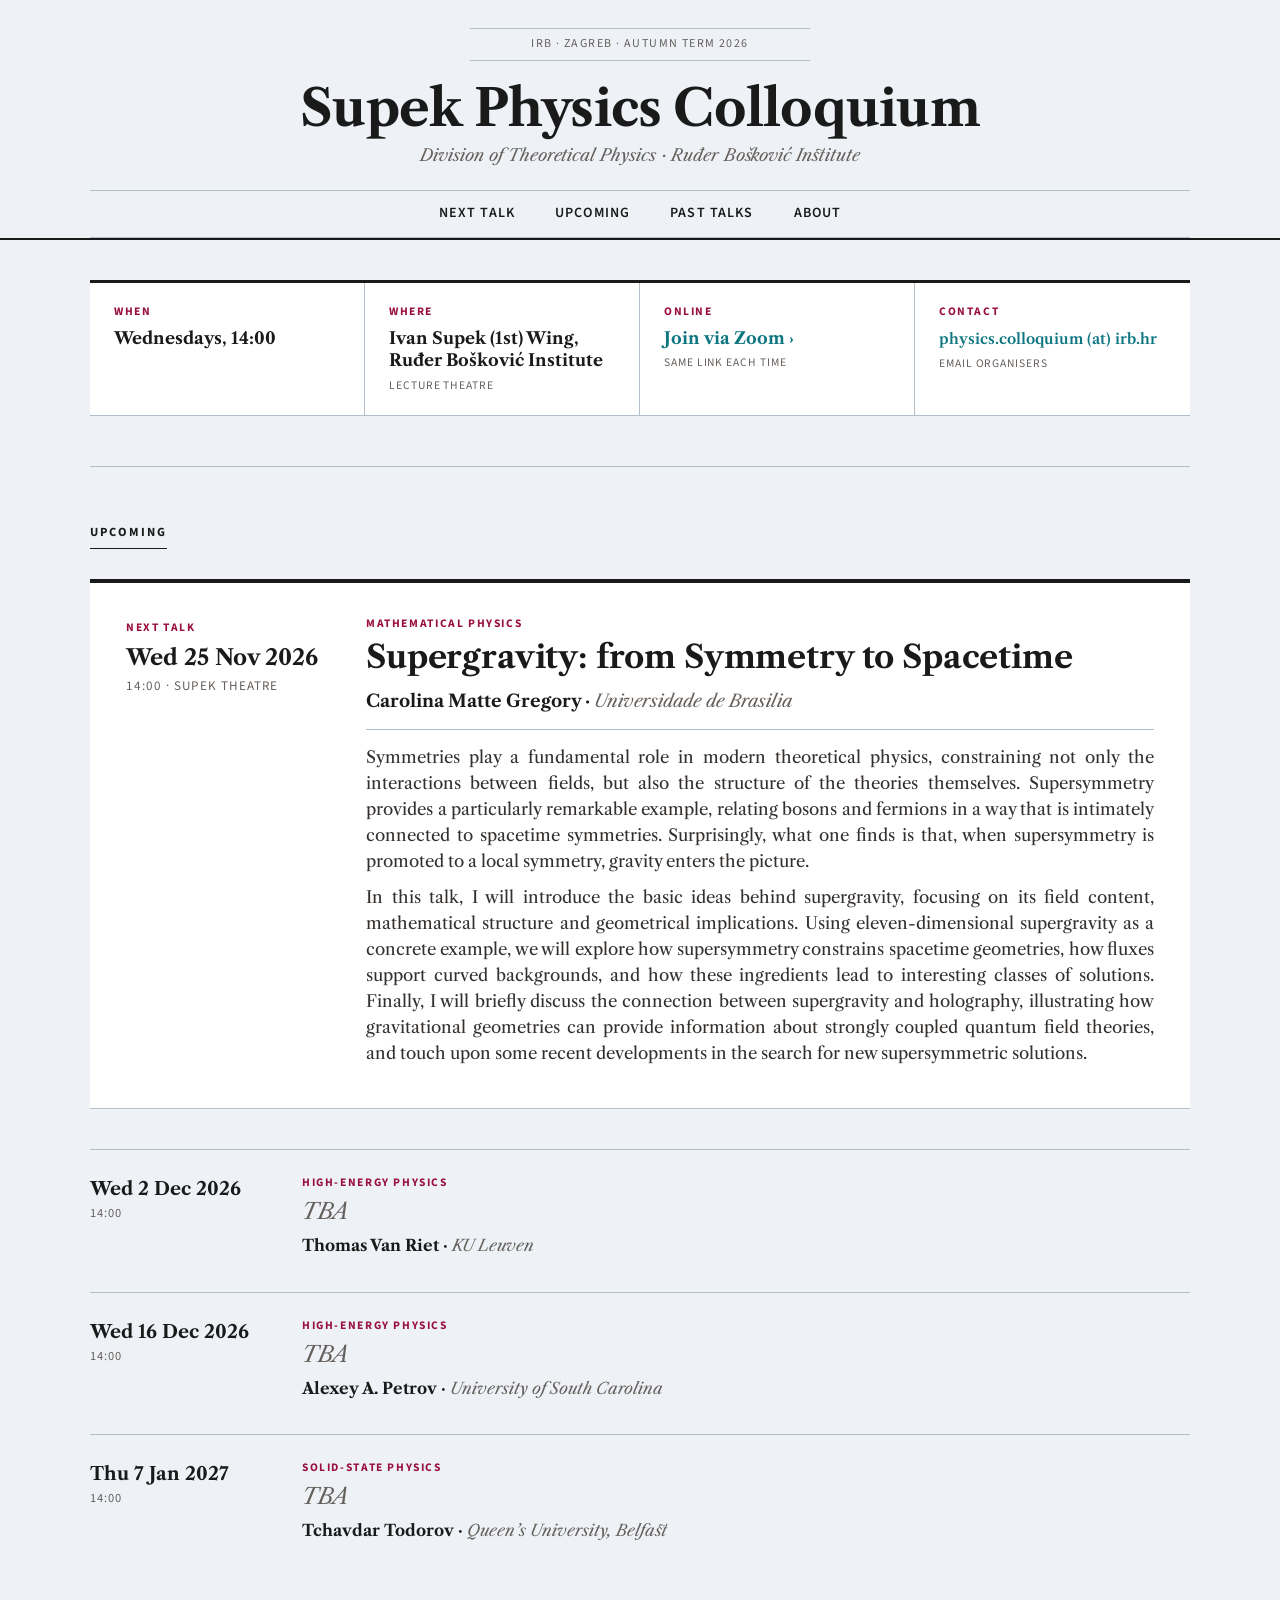
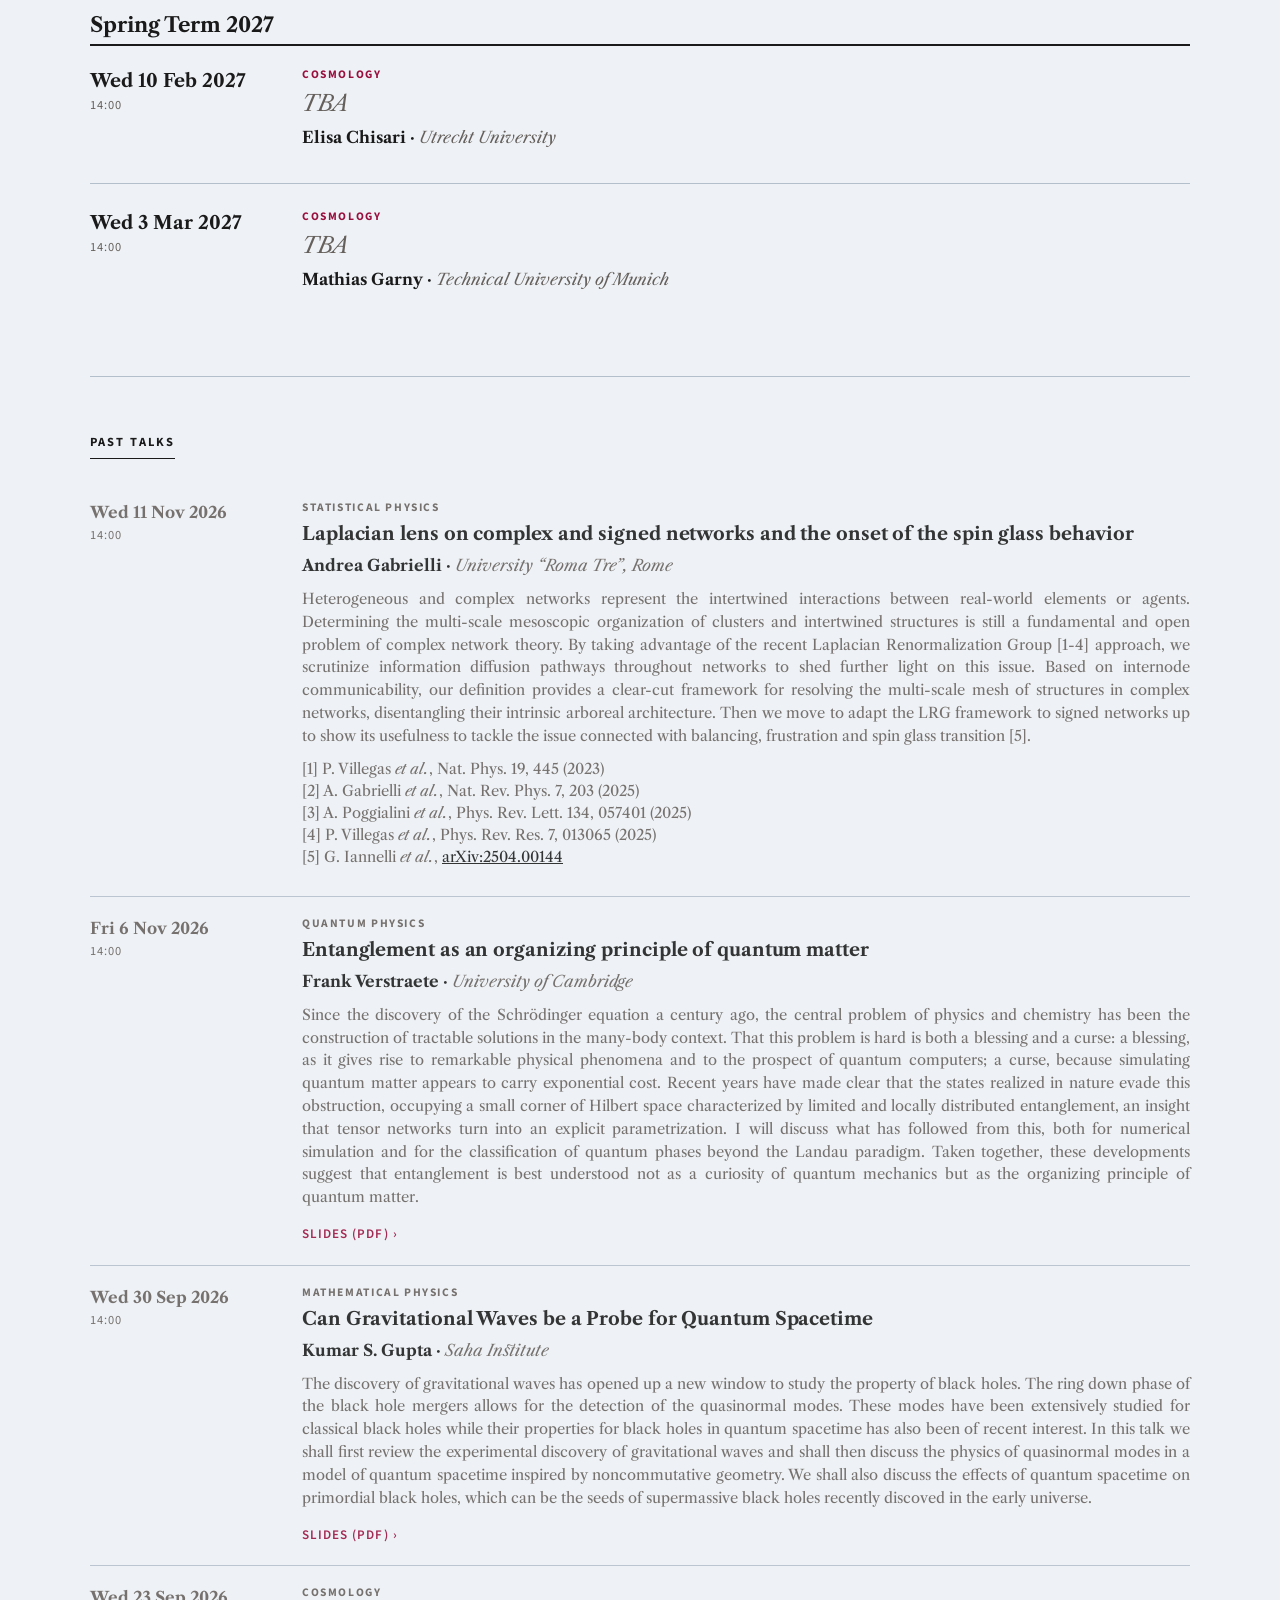
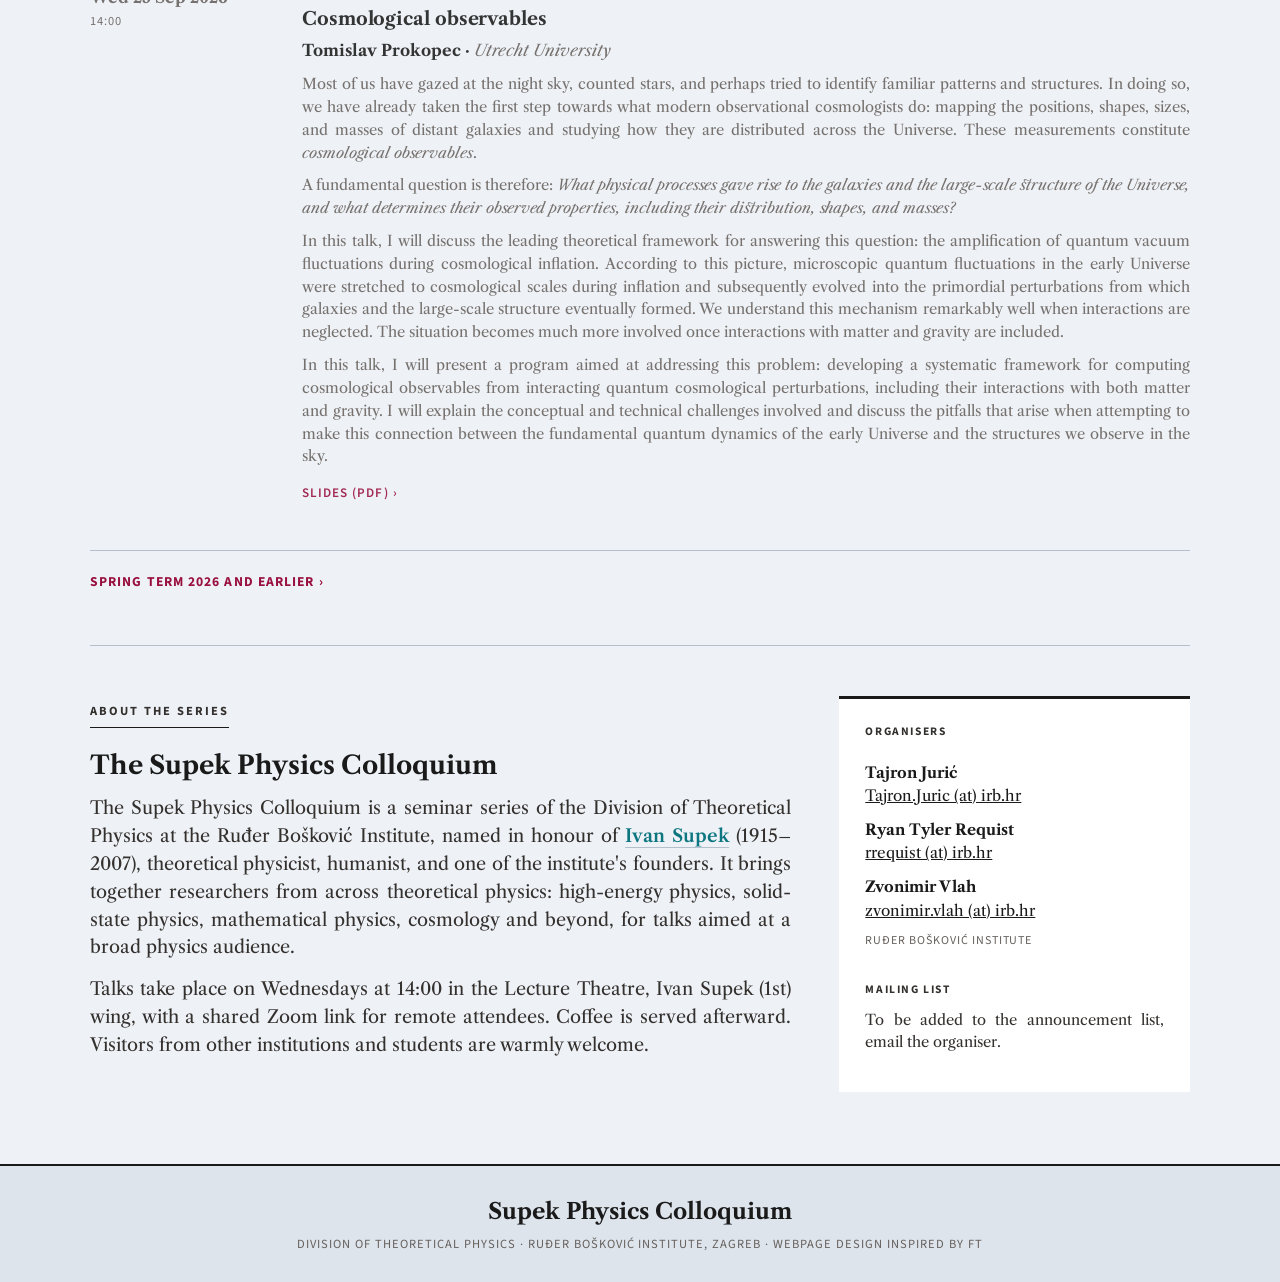
==== commit 4aac6284: "Label Petrov's talk High-Energy Physics Co-Authored-By: Claude Opus 5.5 <noreply@anthropic.com>" ====
--- a/index.html
+++ b/index.html
@@ -128,7 +128,7 @@
           <p class="date-time">14:00</p>
         </div>
         <div class="talk-body">
-          <p class="kicker">Particle Physics</p>
+          <p class="kicker">High-Energy Physics</p>
           <h3 class="talk-title is-tba">TBA</h3>
           <p class="talk-speaker">Alexey A. Petrov &middot; <span class="affiliation">University of South Carolina</span></p>
           <p class="talk-links"></p>
